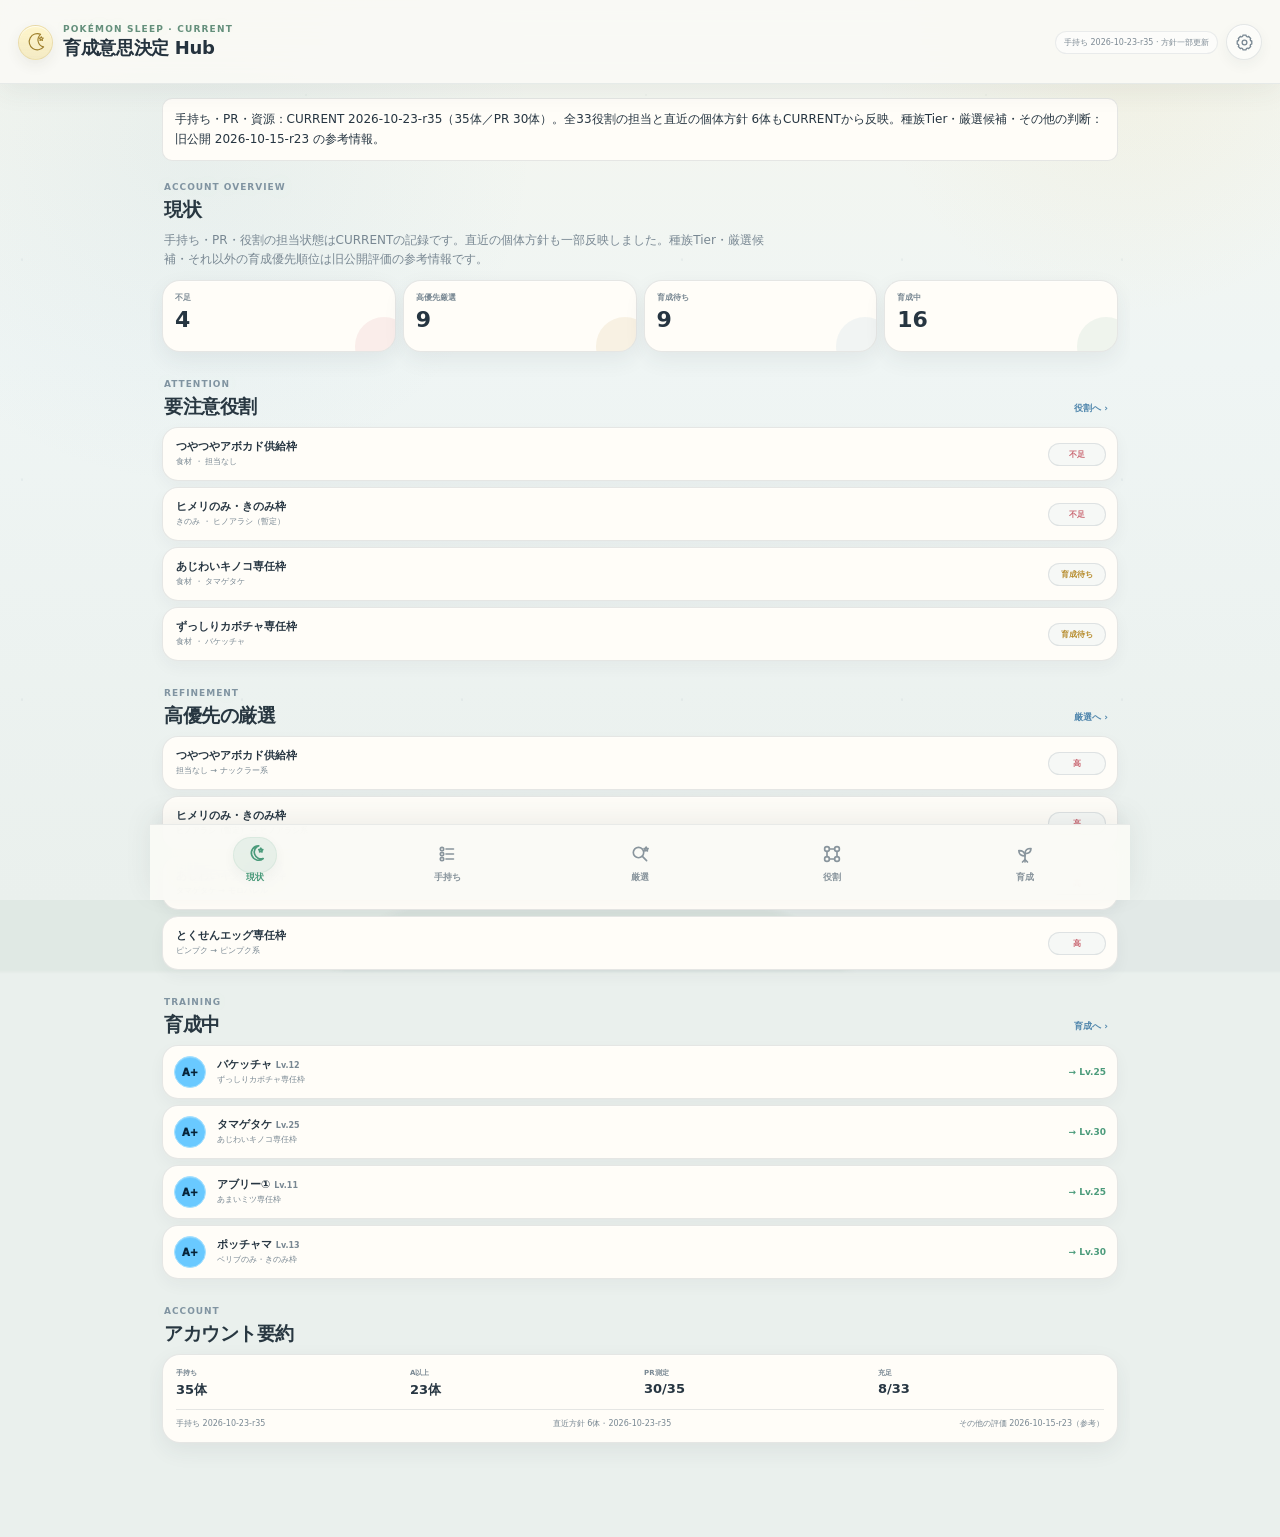
==== index.html @ eb24c656 "feat: sync CURRENT r35 dated decisions and 33 role assignments" ====
<!doctype html>
<html lang="ja">
<head>
<meta charset="utf-8">
<meta name="viewport" content="width=device-width,initial-scale=1,viewport-fit=cover">
<title>Pokémon Sleep Decision Hub</title>
<meta name="color-scheme" content="light dark">
<meta name="theme-color" content="#f5f6ee" media="(prefers-color-scheme: light)">
<meta name="theme-color" content="#1a2530" media="(prefers-color-scheme: dark)">
<link rel="manifest" href="./manifest.webmanifest?v=0.27-decisions">
<link rel="stylesheet" href="./style.css?v=0.27-decisions">
<link rel="stylesheet" href="./data-gate.css?v=0.27-decisions">
<style>
.facts-status{margin:0 0 14px;padding:10px 12px;border:1px solid var(--line);border-radius:10px;background:var(--panel);color:var(--muted);font-size:12px;line-height:1.7}
.facts-status[data-status="current"]{color:var(--text)}
.facts-status[data-status="fallback"]{border-style:dashed}
.detail-provenance{margin:8px 0 0;font-size:11px;line-height:1.65;opacity:.85}
@media(max-width:600px){.facts-status{font-size:11px}}
</style>
</head>
<body>
<header class="topbar">
  <div class="brand-lockup">
    <span class="brand-moon" aria-hidden="true">
      <svg viewBox="0 0 32 32"><path d="M22.7 4.9a11.8 11.8 0 1 0 4.4 18.2A10.4 10.4 0 0 1 22.7 4.9Z"/><path d="M23.6 8.2l.9 1.8 2 .3-1.5 1.4.4 2-1.8-.9-1.8.9.4-2-1.5-1.4 2-.3.9-1.8Z"/></svg>
    </span>
    <div><div class="eyebrow">POKÉMON SLEEP · CURRENT</div><h1>育成意思決定 Hub</h1></div>
  </div>
  <div class="header-actions">
    <div id="revision" class="revision"></div>
    <button id="settingsButton" class="settings-button" aria-label="設定を開く">
      <svg viewBox="0 0 24 24" aria-hidden="true"><circle cx="12" cy="12" r="3"/><path d="M19.4 15a1.7 1.7 0 0 0 .3 1.9l.1.1-2.8 2.8-.1-.1a1.7 1.7 0 0 0-1.9-.3 1.7 1.7 0 0 0-1 1.6v.2h-4V21a1.7 1.7 0 0 0-1-1.6 1.7 1.7 0 0 0-1.9.3l-.1.1L4.2 17l.1-.1a1.7 1.7 0 0 0 .3-1.9A1.7 1.7 0 0 0 3 14H2.8v-4H3a1.7 1.7 0 0 0 1.6-1 1.7 1.7 0 0 0-.3-1.9L4.2 7 7 4.2l.1.1A1.7 1.7 0 0 0 9 4.6 1.7 1.7 0 0 0 10 3V2.8h4V3a1.7 1.7 0 0 0 1 1.6 1.7 1.7 0 0 0 1.9-.3l.1-.1L19.8 7l-.1.1a1.7 1.7 0 0 0-.3 1.9 1.7 1.7 0 0 0 1.6 1h.2v4H21a1.7 1.7 0 0 0-1.6 1Z"/></svg>
    </button>
  </div>
</header>

<main id="swipeArea" class="shell">
  <div id="factsStatus" class="facts-status" role="status" aria-live="polite">手持ち・PRの更新状態を確認しています…</div>
  <section id="home" class="view active">
    <div class="page-title"><div><span class="eyebrow">ACCOUNT OVERVIEW</span><h2>現状</h2></div></div>
    <p class="lede home-lede">手持ち・PR・役割の担当状態はCURRENTの記録です。直近の個体方針も一部反映しました。種族Tier・厳選候補・それ以外の育成優先順位は旧公開評価の参考情報です。</p>

    <div id="homePulse" class="home-pulse-grid"></div>

    <div class="section-head home-section-head">
      <div><span class="eyebrow">ATTENTION</span><h2>要注意役割</h2></div>
      <button type="button" class="home-section-link" data-home-view="roles">役割へ ›</button>
    </div>
    <div id="homeAttention" class="home-stack"></div>

    <div class="section-head home-section-head">
      <div><span class="eyebrow">REFINEMENT</span><h2>高優先の厳選</h2></div>
      <button type="button" class="home-section-link" data-home-view="refine">厳選へ ›</button>
    </div>
    <div id="homeRefine" class="home-stack"></div>

    <div class="section-head home-section-head">
      <div><span class="eyebrow">TRAINING</span><h2>育成中</h2></div>
      <button type="button" class="home-section-link" data-home-view="plan">育成へ ›</button>
    </div>
    <div id="homeTraining" class="home-stack"></div>

    <div class="section-head home-section-head">
      <div><span class="eyebrow">ACCOUNT</span><h2>アカウント要約</h2></div>
    </div>
    <div id="homeSummary" class="home-summary"></div>
  </section>

  <section id="roster" class="view">
    <div class="page-title"><div><span class="eyebrow">ROSTER</span><h2>手持ち一覧</h2></div></div>
    <div class="controls">
      <input id="search" type="search" placeholder="名前・役割で検索">
      <select id="qualityFilter"><option value="">全品質</option><option>S</option><option>A+</option><option>A</option><option>B</option><option>C</option><option>特殊</option></select>
      <select id="typeFilter"><option value="">全役割</option><option>きのみ</option><option>食材</option><option>スキル</option></select>
    </div>
    <div id="rosterList" class="dense-list"></div>
  </section>

  <section id="refine" class="view">
    <div class="page-title"><div><span class="eyebrow">REFINEMENT</span><h2>厳選状況</h2></div></div>
    <p id="refineLead" class="lede">厳選状態を読み込み中です。</p>
    <div id="refineList" class="compact-list"></div>
  </section>

  <section id="roles" class="view">
    <div class="page-title"><div><span class="eyebrow">ROLE MAP</span><h2>役割一覧</h2></div></div>
    <p class="lede">現行CURRENTの担当・バックアップと充足状態を確認できます。厳選候補のTierは旧公開の参考情報です。</p>
    <div id="roleList" class="compact-list"></div>
  </section>

  <section id="plan" class="view">
    <div class="page-title"><div><span class="eyebrow">CONTEXT</span><h2>育成・イベント</h2></div></div>
    <div class="gate-entry"><div><strong>判断前チェック</strong><small>必要なときだけ、情報の確認・保留条件を表示します。</small></div><button type="button" class="gate-trigger" id="gateFromPlan">開く</button></div>
    <div id="resourceBar" class="resource-bar"></div>
    <div class="section-head"><div><span class="eyebrow">EVENTS</span><h2>イベント情報</h2></div></div>
    <div id="eventList" class="event-grid"></div>
    <div class="section-head"><div><span class="eyebrow">TRAINING</span><h2>育成中</h2></div></div>
    <div id="planList" class="dense-list"></div>
  </section>
</main>

<nav class="bottom-nav" aria-label="主要ナビゲーション">
  <button class="nav-item active" data-view="home">
    <span class="nav-icon" aria-hidden="true"><svg viewBox="0 0 24 24"><path d="M15.8 3.8a7.2 7.2 0 1 0 4.4 12.7A6.4 6.4 0 0 1 15.8 3.8Z"/><path d="M17.8 6.2l.6 1.2 1.4.2-1 1 .2 1.3-1.2-.6-1.2.6.2-1.3-1-1 1.4-.2.6-1.2Z"/></svg></span>
    <small>現状</small>
  </button>
  <button class="nav-item" data-view="roster">
    <span class="nav-icon" aria-hidden="true"><svg viewBox="0 0 24 24"><circle cx="6" cy="7" r="1.7"/><circle cx="6" cy="12" r="1.7"/><circle cx="6" cy="17" r="1.7"/><path d="M10 7h7.5M10 12h7.5M10 17h7.5"/></svg></span>
    <small>手持ち</small>
  </button>
  <button class="nav-item" data-view="refine">
    <span class="nav-icon" aria-hidden="true"><svg viewBox="0 0 24 24"><circle cx="10.5" cy="10.5" r="5.2"/><path d="m14.4 14.4 4.2 4.2"/><path d="m18.1 5.1.6 1.3 1.4.2-1 1 .3 1.4-1.3-.7-1.3.7.3-1.4-1-1 1.4-.2.6-1.3Z"/></svg></span>
    <small>厳選</small>
  </button>
  <button class="nav-item" data-view="roles">
    <span class="nav-icon" aria-hidden="true"><svg viewBox="0 0 24 24"><circle cx="7" cy="7" r="2.4"/><circle cx="17" cy="7" r="2.4"/><circle cx="7" cy="17" r="2.4"/><circle cx="17" cy="17" r="2.4"/><path d="M9.4 7h5.2M7 9.4v5.2M17 9.4v5.2M9.4 17h5.2"/></svg></span>
    <small>役割</small>
  </button>
  <button class="nav-item" data-view="plan">
    <span class="nav-icon" aria-hidden="true"><svg viewBox="0 0 24 24"><path d="M12 20v-8"/><path d="M12 14c-4 0-6.2-2.1-6.2-5.4 3.9-.2 6.2 1.7 6.2 5.4Z"/><path d="M12 11.6c3.7 0 6-2 6-5.1-3.7-.2-6 1.6-6 5.1Z"/><path d="m9.5 20 2.5-2.5 2.5 2.5"/></svg></span>
    <small>育成</small>
  </button>
</nav>

<dialog id="detailDialog"><button id="closeDialog" class="close" aria-label="閉じる">×</button><div id="detail"></div><button type="button" id="gateFromIndividual" class="gate-trigger gate-detail-trigger">この個体の判断前チェック</button></dialog>

<dialog id="settingsDialog" class="settings-dialog">
  <button id="closeSettings" class="close" aria-label="設定を閉じる">×</button>
  <div class="settings-sheet">
    <div class="settings-title"><span class="eyebrow">SETTINGS</span><h2>設定</h2></div>

    <section class="settings-section">
      <div class="settings-section-title">更新</div>
      <div class="update-card">
        <div><small>現在のバージョン</small><strong id="settingsVersion">—</strong><span id="settingsDataRevision">—</span></div>
        <div id="updateStatus" class="update-status">更新状況を確認できます。</div>
      </div>
      <div class="settings-actions">
        <button id="checkUpdate" class="settings-action primary">更新を確認</button>
        <button id="applyUpdate" class="settings-action" hidden>更新を適用</button>
        <button id="reloadApp" class="settings-action quiet">再読み込み</button>
      </div>
    </section>

    <section class="settings-section">
      <div class="settings-section-title">表示</div>
      <label class="settings-row">
        <span><b>テーマ</b><small>端末設定に追従するか固定します</small></span>
        <select id="themeMode" class="settings-select">
          <option value="system">端末に合わせる</option>
          <option value="light">ライト</option>
          <option value="dark">ダーク</option>
        </select>
      </label>
    </section>

    <section class="settings-section">
      <div class="settings-section-title">厳選</div>
      <label class="settings-row">
        <span><b>完了済みを表示</b><small>オフにすると厳選中だけに絞ります</small></span>
        <input id="showCompletedRefine" class="settings-toggle" type="checkbox">
      </label>
    </section>

    <section class="settings-section">
      <div class="settings-section-title">更新履歴</div>
      <div id="updateHistory" class="update-history"></div>
    </section>

    <section class="settings-section">
      <div class="settings-section-title">アプリ情報</div>
      <dl id="appInfo" class="app-info"></dl>
    </section>
  </div>
</dialog>
<dialog id="dataGateDialog" class="gate-dialog" aria-labelledby="dataGateTitle">
  <button type="button" id="closeDataGate" class="close" aria-label="判断前チェックを閉じる">×</button>
  <div class="gate-header">
    <span class="eyebrow">DATA SUFFICIENCY GATE</span>
    <h2 id="dataGateTitle">判断前チェック</h2>
    <p>不足情報で結論が変わる場合だけ、必要な確認を示します。ここで個体の強さや投入可否を自動決定するものではありません。</p>
  </div>
  <p class="gate-context" id="dataGateContext"></p>
  <label class="gate-field" for="dataGateType"><span>何を判断したい？</span>
    <select id="dataGateType">
      <option value="biscuit">朝のサブレ配分</option>
      <option value="keep">個体のキープ・厳選</option>
      <option value="invest">通常の育成</option>
      <option value="rare_investment">希少資源の投入</option>
      <option value="release_review">博士送りの検討</option>
      <option value="cooking">料理の方針</option>
      <option value="field">フィールド選択</option>
      <option value="special">特殊個体の育成</option>
    </select>
  </label>
  <fieldset id="dataGateIntentGroup" class="gate-intent">
    <legend>確認の深さ</legend>
    <div class="gate-intent-options">
      <label><input type="radio" id="dataGateDirection" name="dataGateIntent" value="direction" checked> 方針・候補を考える</label>
      <label><input type="radio" id="dataGateCommit" name="dataGateIntent" value="commit"> 具体的に実行する前</label>
    </div>
  </fieldset>
  <div class="gate-input-fields" id="dataGateFields"></div>
  <section id="dataGateResult" class="gate-result" aria-live="polite"></section>
  <details class="gate-source"><summary>参照元・入力の扱い</summary><p id="dataGateSource"></p></details>
</dialog>
<script src="./data.js?v=0.27-decisions"></script>
<script src="./current-facts.js?v=0.27-decisions"></script>
<script src="./current-facts-merge.js?v=0.27-decisions"></script>
<script src="./current-decisions.js?v=0.27-decisions"></script>
<script src="./current-decisions-merge.js?v=0.27-decisions"></script>
<script src="./updates.js?v=0.27-decisions"></script>
<script src="./srp.js?v=0.27-decisions"></script>
<script src="./data-gate.js?v=0.27-decisions"></script>
<script src="./app.js?v=0.27-decisions"></script>
<script src="./data-gate-ui.js?v=0.27-decisions"></script>
<script>
if ("serviceWorker" in navigator) {
  window.addEventListener("load", async () => {
    try {
      const hadController = !!navigator.serviceWorker.controller;
      const reg = await navigator.serviceWorker.register("./service-worker.js?v=0.27-decisions", { updateViaCache: "none" });
      await reg.update();
      let refreshing = false;
      navigator.serviceWorker.addEventListener("controllerchange", () => {
        if (hadController && !refreshing) {
          refreshing = true;
          location.reload();
        }
      });
    } catch (e) {
      console.warn("Service worker registration failed", e);
    }
  });
}
</script>
</body>
</html>
---- style.css ----
:root{--bg:#0b0f14;--panel:#141a22;--panel2:#1b232d;--line:#27313d;--text:#f5f7fa;--muted:#97a5b5;--accent:#72e6a6;--yellow:#f3cf72;--red:#ff8a94;--blue:#8cbfff;--purple:#c7a8ff;--navh:70px}
*{box-sizing:border-box}html{background:var(--bg)}body{margin:0;color:var(--text);background:linear-gradient(180deg,#10161e 0,#0b0f14 360px);font-family:Inter,"Noto Sans JP",system-ui,-apple-system,sans-serif;min-height:100vh}button,input,select{font:inherit}button{color:inherit}.topbar{position:sticky;top:0;z-index:10;display:flex;align-items:center;justify-content:space-between;padding:13px 16px;border-bottom:1px solid rgba(255,255,255,.06);background:rgba(11,15,20,.86);backdrop-filter:blur(16px)}h1{font-size:18px;margin:2px 0 0}.revision{font-size:10px;color:var(--muted)}.eyebrow{font-size:10px;letter-spacing:.14em;font-weight:900;color:var(--accent)}.shell{max-width:980px;margin:auto;padding:14px 12px calc(var(--navh) + 24px)}.view{display:none;animation:fade .16s ease}.view.active{display:block}@keyframes fade{from{opacity:.35;transform:translateX(4px)}to{opacity:1;transform:none}}.page-title{display:flex;align-items:end;justify-content:space-between;margin:4px 2px 12px}.page-title h2,.section-head h2{font-size:19px;margin:3px 0 0}.section-head{display:flex;justify-content:space-between;align-items:end;margin:24px 2px 10px}.lede{margin:-4px 2px 14px;color:var(--muted);font-size:12px;line-height:1.55}.kpi-grid{display:grid;grid-template-columns:repeat(4,1fr);gap:7px}.kpi{border:1px solid var(--line);background:rgba(20,26,34,.88);border-radius:15px;padding:11px}.kpi small{display:block;color:var(--muted);font-size:10px}.kpi strong{display:block;font-size:21px;margin-top:2px;letter-spacing:-.03em}.status-summary{display:flex;gap:6px;overflow-x:auto;padding:10px 1px 2px;scrollbar-width:none}.status-summary::-webkit-scrollbar{display:none}.status-pill,.chip{white-space:nowrap;border:1px solid var(--line);background:var(--panel);border-radius:999px;padding:6px 9px;font-size:11px}.status-pill b{margin-left:5px}.coverage-stack{display:grid;gap:10px}.coverage-group{border:1px solid var(--line);background:var(--panel);border-radius:16px;padding:12px}.coverage-head{display:flex;align-items:center;justify-content:space-between;margin-bottom:9px}.coverage-head b{font-size:13px}.coverage-head span{font-size:10px;color:var(--muted)}.coverage-grid{display:grid;grid-template-columns:repeat(2,minmax(0,1fr));gap:6px}.coverage-item{display:flex;gap:7px;align-items:center;min-width:0;border-radius:11px;padding:8px 9px;background:#10161d}.coverage-dot{width:8px;height:8px;border-radius:50%;flex:none}.coverage-item .label{font-size:11px;overflow:hidden;text-overflow:ellipsis;white-space:nowrap}.coverage-item .state{margin-left:auto;font-size:10px;color:var(--muted);white-space:nowrap}.dot-good{background:var(--accent)}.dot-mid{background:var(--yellow)}.dot-bad{background:var(--red)}.dot-unknown{background:#687585}.dense-list,.compact-list{display:grid;gap:6px}.dense-row{display:grid;grid-template-columns:minmax(120px,1.2fr) minmax(100px,1fr) minmax(92px,.8fr) minmax(92px,.8fr);gap:8px;align-items:center;border:1px solid var(--line);background:var(--panel);border-radius:14px;padding:10px 11px;cursor:pointer}.dense-row:hover{border-color:#3a4858}.poke-main{min-width:0}.poke-name{font-weight:900;font-size:14px;white-space:nowrap;overflow:hidden;text-overflow:ellipsis}.poke-meta{font-size:10px;color:var(--muted);margin-top:2px;white-space:nowrap;overflow:hidden;text-overflow:ellipsis}.cell-label{display:block;font-size:9px;color:var(--muted);margin-bottom:1px}.cell-value{font-size:11px;font-weight:800;white-space:nowrap;overflow:hidden;text-overflow:ellipsis}.top{color:var(--accent)}.quality{display:inline-flex;align-items:center;justify-content:center;min-width:32px;height:24px;padding:0 8px;border-radius:8px;font-weight:950;font-size:11px;border:1px solid transparent;box-shadow:inset 0 1px 0 rgba(255,255,255,.18)}
.quality.q-s{background:#f5c94a;color:#2d2100;border-color:#ffe58b}
.quality.q-ap{background:#69c9ff;color:#072338;border-color:#a6e1ff}
.quality.q-a{background:#78dea4;color:#082317;border-color:#abf0c7}
.quality.q-b{background:#7d8da1;color:#fff;border-color:#a3afbd}
.quality.q-c{background:#8b4a55;color:#ffe8eb;border-color:#b76875}
.quality.q-special{background:#c7a8ff;color:#1b1127;border-color:#ddcaff}
.quality.q-other{background:#687585;color:#fff}.compact-row{border:1px solid var(--line);background:var(--panel);border-radius:14px;padding:11px}.compact-top{display:flex;align-items:start;gap:8px}.compact-name{font-weight:900;font-size:13px}.compact-state{margin-left:auto;font-size:10px;font-weight:900;white-space:nowrap}.compact-meta{font-size:10px;color:var(--muted);margin-top:3px}.compact-note{font-size:11px;line-height:1.45;margin-top:7px;color:#cbd3dc}.mini-badges{display:flex;gap:5px;flex-wrap:wrap;margin-top:7px}.mini-badge{font-size:9px;border:1px solid var(--line);border-radius:999px;padding:4px 7px;color:#c4ced8;background:#10161d}.controls{display:grid;grid-template-columns:1fr 112px 112px;gap:7px;margin-bottom:10px}.controls input,.controls select{min-width:0;border:1px solid var(--line);background:var(--panel);color:var(--text);border-radius:12px;padding:9px 10px;font-size:12px}.event-grid{display:grid;grid-template-columns:repeat(2,1fr);gap:8px}.event-card{border:1px solid var(--line);border-radius:16px;background:var(--panel);padding:13px}.event-card.upcoming{border-color:#5d5030}.event-card.active-event{border-color:#30704d}.event-state{font-size:10px;font-weight:900;margin-bottom:5px;color:var(--yellow)}.event-card.active-event .event-state{color:var(--accent)}.event-name{font-weight:900;font-size:13px}.event-dates{font-size:10px;color:var(--muted);margin:3px 0 8px}.event-summary{font-size:11px;line-height:1.5}.event-link{display:inline-block;margin-top:8px;font-size:10px;color:var(--blue);text-decoration:none}.resource-bar{display:flex;gap:6px;overflow:auto;padding-bottom:4px;scrollbar-width:none}.resource-bar::-webkit-scrollbar{display:none}.resource{white-space:nowrap;border:1px solid var(--line);background:var(--panel);border-radius:12px;padding:8px 10px}.resource small{display:block;color:var(--muted);font-size:9px}.resource b{font-size:12px}.bottom-nav{position:fixed;z-index:20;left:50%;bottom:0;transform:translateX(-50%);width:min(980px,100%);height:calc(var(--navh) + env(safe-area-inset-bottom));display:grid;grid-template-columns:repeat(5,1fr);padding:7px 8px calc(7px + env(safe-area-inset-bottom));border-top:1px solid var(--line);background:rgba(12,16,22,.94);backdrop-filter:blur(18px)}.nav-item{border:0;background:transparent;color:var(--muted);border-radius:12px;display:flex;flex-direction:column;align-items:center;justify-content:center;gap:2px}.nav-item span{font-size:17px;line-height:1}.nav-item small{font-size:9px;font-weight:800}.nav-item.active{color:var(--accent);background:rgba(114,230,166,.08)}dialog{width:min(720px,calc(100vw - 16px));max-height:90vh;overflow:auto;background:#11171e;color:var(--text);border:1px solid var(--line);border-radius:22px;padding:19px}dialog::backdrop{background:rgba(0,0,0,.74)}.close{float:right;border:0;background:#252e39;color:white;border-radius:50%;width:34px;height:34px;font-size:20px}.detail-title{font-size:22px;margin:4px 0}.detail-grid{display:grid;grid-template-columns:repeat(2,1fr);gap:8px}.detail-box{border:1px solid var(--line);border-radius:14px;background:var(--panel);padding:11px}.detail-box b{font-size:11px}.detail-box p{font-size:12px;line-height:1.5;margin:6px 0 0}.measure-table{width:100%;border-collapse:collapse;font-size:10px;margin-top:8px}.measure-table th,.measure-table td{padding:7px 5px;border-bottom:1px solid var(--line);text-align:left}.state-good{color:var(--accent)}.state-mid{color:var(--yellow)}.state-bad{color:var(--red)}.state-unknown{color:var(--muted)}.srp-beta{color:var(--blue)}
@media(max-width:700px){.kpi-grid{grid-template-columns:repeat(4,1fr)}.kpi{padding:9px 8px}.kpi strong{font-size:18px}.dense-row{grid-template-columns:minmax(105px,1.25fr) minmax(74px,.8fr) minmax(72px,.7fr);gap:6px;padding:9px}.dense-row .species-cell{display:none}.coverage-grid{grid-template-columns:repeat(2,minmax(0,1fr))}.controls{grid-template-columns:1fr 1fr}.controls input{grid-column:1/-1}.event-grid{grid-template-columns:1fr}.detail-grid{grid-template-columns:1fr 1fr}}
@media(max-width:390px){.shell{padding-left:8px;padding-right:8px}.kpi-grid{gap:5px}.kpi small{font-size:9px}.kpi strong{font-size:16px}.dense-row{grid-template-columns:minmax(100px,1.2fr) minmax(68px,.75fr) minmax(68px,.75fr)}.cell-value{font-size:10px}.coverage-item{padding:7px}.topbar{padding-left:11px;padding-right:11px}}
/* v0.6 direct-manipulation swipe + compact refinement */
.shell{position:relative;overflow-x:hidden;overflow-x:clip;touch-action:pan-y}
.view{animation:none;will-change:transform}
.view.swipe-current{display:block;transform:translate3d(var(--swipe-x,0),0,0)}
.view.swipe-neighbor{display:block;position:absolute;top:14px;left:12px;right:12px;transform:translate3d(var(--swipe-x,0),0,0);pointer-events:none}
.view.swipe-animating{transition:transform .22s cubic-bezier(.2,.78,.2,1)}
.refine-row .compact-top{align-items:center}
.refine-priority{flex:none;white-space:nowrap;font-size:9px;font-weight:900;border:1px solid var(--line);border-radius:999px;padding:5px 7px;background:#10161d}
.priority-high{color:var(--red);border-color:rgba(255,138,148,.36)}
.priority-mid{color:var(--yellow);border-color:rgba(243,207,114,.34)}
.priority-low{color:var(--muted)}
.refine-target{display:flex;align-items:center;gap:8px;margin-top:8px;padding:7px 9px;border-radius:10px;background:#10161d;border:1px solid rgba(255,255,255,.035)}
.refine-target span{font-size:9px;color:var(--muted);white-space:nowrap}
.refine-target b{font-size:11px;color:var(--text)}
.refine-target.target-unset{border-style:dashed}
.refine-target.target-unset b{color:var(--muted);font-weight:700}
@media(max-width:390px){.view.swipe-neighbor{left:8px;right:8px}}

.refine-target{align-items:flex-start}
.target-list{display:flex;align-items:center;gap:5px;flex-wrap:wrap;min-width:0}
.target-list b,.target-list span{font-size:11px;white-space:normal;color:var(--text)}
.target-list i{font-style:normal;font-size:9px;color:var(--accent);margin-left:2px}
.target-list b small{font-size:8px;color:var(--muted);font-weight:700;margin-left:4px}
.target-list em{font-style:normal;font-size:9px;color:#5d6977}

.refine-flags{display:flex;align-items:center;justify-content:flex-end;gap:5px;flex-wrap:wrap}
.refine-status{flex:none;white-space:nowrap;font-size:9px;font-weight:950;border:1px solid var(--line);border-radius:999px;padding:5px 7px;background:#10161d}
.status-active{color:var(--red);border-color:rgba(255,138,148,.38)}
.status-conditional{color:var(--blue);border-color:rgba(140,191,255,.36)}
.status-done{color:var(--accent);border-color:rgba(114,230,166,.32)}
.status-unknown{color:var(--muted)}
.refine-row.is-done{opacity:.66}
.refine-row.is-done:hover{opacity:.82}
.refine-row.is-done .compact-note{color:#9aa6b3}
@media(max-width:460px){.refine-flags{max-width:120px}.refine-status,.refine-priority{font-size:8px;padding:4px 6px}}

/* Official-like Pokémon Sleep subskill presentation */
.subskill-box{overflow:hidden}
.subskill-grid{display:grid;grid-template-columns:repeat(2,minmax(0,1fr));gap:9px;margin-top:9px}
.subskill-slot{position:relative;min-height:38px;display:flex;align-items:center;justify-content:center;padding:9px 8px 7px;border-radius:7px;border:1px solid;font-size:11px;font-weight:850;text-align:center;box-shadow:0 1px 2px rgba(0,0,0,.18),inset 0 1px 0 rgba(255,255,255,.55)}
.subskill-gold{background:linear-gradient(180deg,#fff8dc,#f4df91);border-color:#cfa64e;color:#5d4318}
.subskill-blue{background:linear-gradient(180deg,#f0f8ff,#cfe9fb);border-color:#83b9df;color:#274c68}
.subskill-white{background:linear-gradient(180deg,#fff,#edf0f5);border-color:#b9c1cc;color:#3c4653}
.subskill-slot.locked{background:linear-gradient(180deg,#f7f8fa,#eceff3);border-color:#c8ced7;color:#8a929e;box-shadow:inset 0 1px 0 rgba(255,255,255,.75)}
.unlock-level{position:absolute;left:7px;top:-8px;padding:1px 6px;border-radius:999px;background:#9a7049;color:#fff;font-size:8px;font-weight:900;letter-spacing:.01em;box-shadow:0 1px 2px rgba(0,0,0,.18)}
.subskill-name{line-height:1.2}
@media(max-width:390px){.subskill-grid{gap:8px}.subskill-slot{font-size:10px;padding-left:5px;padding-right:5px}}

/* Tier colors are independent from official subskill rarity colors */
.tier-text{font-style:normal;font-weight:950}
.tier-text.q-s{color:#f2c84b;text-shadow:0 0 10px rgba(242,200,75,.14)}
.tier-text.q-ap{color:#72ceff}
.tier-text.q-a{color:#7ce0a8}
.tier-text.q-b{color:#a9b6c6}
.tier-text.q-c{color:#ff98a1}
.tier-text.q-special{color:#cfb2ff}


/* v0.9 sleep-inspired visual pass */
:root{
  --bg:#101725;
  --panel:#182334;
  --panel2:#203047;
  --line:#30445d;
  --text:#f8f6f0;
  --muted:#a7b4c4;
  --accent:#74d9ae;
  --yellow:#f5d478;
  --red:#ff9ca5;
  --blue:#8bc9f5;
  --purple:#c9b1f3
}
body{
  background:
    radial-gradient(circle at 18% 3%,rgba(95,139,193,.16),transparent 28%),
    radial-gradient(circle at 88% 15%,rgba(116,217,174,.08),transparent 24%),
    linear-gradient(180deg,#121c2d 0,#0e1522 440px,#0b111b 100%);
}
body::before{
  content:"";
  position:fixed;
  inset:0;
  pointer-events:none;
  opacity:.28;
  background:
    radial-gradient(circle at 12% 18%,rgba(255,255,255,.18) 0 1px,transparent 1.5px),
    radial-gradient(circle at 74% 8%,rgba(255,255,255,.13) 0 1px,transparent 1.5px),
    radial-gradient(circle at 91% 34%,rgba(255,255,255,.1) 0 1px,transparent 1.5px);
  background-size:190px 190px,260px 260px,320px 320px;
}
.topbar{
  background:linear-gradient(180deg,rgba(14,23,37,.96),rgba(13,20,32,.9));
  border-bottom-color:rgba(139,201,245,.1);
  box-shadow:0 8px 30px rgba(0,0,0,.16)
}
.eyebrow{
  color:#7ce0b8;
  letter-spacing:.12em;
  text-shadow:0 0 18px rgba(116,217,174,.12)
}
.kpi,.coverage-group,.dense-row,.compact-row,.event-card,.resource,.detail-box{
  background:linear-gradient(180deg,rgba(28,41,59,.96),rgba(22,33,49,.96));
  border-color:rgba(120,153,190,.22);
  box-shadow:0 8px 22px rgba(3,9,18,.12),inset 0 1px 0 rgba(255,255,255,.025)
}
.kpi,.coverage-group,.dense-row,.compact-row,.event-card{border-radius:20px}
.dense-row:hover{border-color:rgba(139,201,245,.34)}
.controls input,.controls select{
  background:rgba(20,31,47,.92);
  border-color:rgba(120,153,190,.25);
  box-shadow:inset 0 1px 0 rgba(255,255,255,.025)
}
.status-pill,.chip,.mini-badge,.refine-status,.refine-priority{
  background:rgba(12,22,35,.72);
  border-color:rgba(137,169,202,.22)
}
.bottom-nav{
  background:rgba(10,17,28,.94);
  border-top-color:rgba(139,201,245,.14);
  box-shadow:0 -10px 28px rgba(0,0,0,.22)
}
.nav-item{border-radius:17px}
.nav-item.active{
  color:#7ce0b8;
  background:linear-gradient(180deg,rgba(116,217,174,.15),rgba(116,217,174,.08));
  box-shadow:inset 0 0 0 1px rgba(116,217,174,.08)
}
dialog{
  background:
    radial-gradient(circle at 85% 4%,rgba(139,201,245,.08),transparent 24%),
    linear-gradient(180deg,#182536,#111a28);
  border-color:rgba(139,201,245,.22);
  border-radius:30px;
  box-shadow:0 30px 80px rgba(0,0,0,.5),inset 0 1px 0 rgba(255,255,255,.04)
}
dialog::backdrop{background:rgba(4,8,15,.78);backdrop-filter:blur(3px)}
.close{
  background:rgba(105,128,158,.22);
  border:1px solid rgba(255,255,255,.05);
  box-shadow:inset 0 1px 0 rgba(255,255,255,.06)
}
.detail-title{letter-spacing:-.02em}
.detail-box{border-radius:18px}
.detail-box>b{color:#e9edf3}
.main-skill-card{
  display:flex;
  align-items:center;
  gap:11px;
  margin-top:12px;
  margin-bottom:10px;
  padding:12px 13px;
  border:1px solid rgba(139,201,245,.3);
  border-radius:18px;
  background:
    radial-gradient(circle at 12% 10%,rgba(255,244,177,.14),transparent 26%),
    linear-gradient(135deg,rgba(48,76,111,.96),rgba(31,52,79,.96));
  box-shadow:0 8px 20px rgba(3,10,20,.16),inset 0 1px 0 rgba(255,255,255,.08)
}
.main-skill-icon{
  display:grid;
  place-items:center;
  flex:none;
  width:34px;
  height:34px;
  border-radius:50%;
  color:#5d4720;
  background:linear-gradient(180deg,#fff2ad,#ebc965);
  border:1px solid rgba(255,236,154,.9);
  box-shadow:0 3px 8px rgba(0,0,0,.2),inset 0 1px 0 rgba(255,255,255,.7);
  font-size:18px
}
.main-skill-card>div{display:flex;flex-direction:column;min-width:0}
.main-skill-card small{
  font-size:9px;
  color:#aec3da;
  font-weight:800;
  letter-spacing:.04em
}
.main-skill-card strong{
  margin-top:2px;
  font-size:13px;
  line-height:1.25;
  color:#fff8df
}
.main-skill-lv{
  margin-left:auto;
  flex:none;
  padding:5px 8px;
  border-radius:999px;
  background:rgba(11,22,36,.52);
  border:1px solid rgba(255,255,255,.08);
  color:#f5d478;
  font-size:10px;
  font-weight:900
}
.refine-target{
  background:rgba(10,20,32,.56);
  border-color:rgba(139,201,245,.08);
  border-radius:14px
}
.refine-row.is-done{opacity:1}
.refine-row.is-done .compact-note,
.refine-row.is-done .refine-target{opacity:.62}
.refine-row.is-done .compact-name{color:#dce5ee}
.mobile-species-tier{display:none;margin-top:4px;font-size:9px;color:var(--muted)}
.measure-table th{color:#c4cfdb}
.measure-table td{color:#e8edf3}
@media(max-width:700px){
  .mobile-species-tier{display:block}
  .dense-row{border-radius:19px}
  dialog{border-radius:27px}
}


/* v0.10 design tokens + detail status screen */
:root{
  --surface-0:#0d1623;
  --surface-1:#152337;
  --surface-2:#1d3049;
  --surface-3:#29425f;
  --surface-soft:rgba(231,241,248,.055);
  --stroke-soft:rgba(159,190,220,.18);
  --stroke-strong:rgba(159,202,236,.3);
  --ink:#f8f6ef;
  --ink-soft:#d9e2eb;
  --ink-muted:#9faec0;
  --mint:#77ddb3;
  --sky:#8bcaf5;
  --cream:#f3d77d;
  --coral:#ff9fa8;
  --lavender:#c8b4f4;
  --radius-sm:12px;
  --radius-md:18px;
  --radius-lg:24px;
  --radius-xl:30px;
  --shadow-card:0 9px 24px rgba(2,8,17,.16);
  --shadow-float:0 24px 64px rgba(1,5,12,.42);
  --panel:var(--surface-1);
  --panel2:var(--surface-2);
  --line:var(--stroke-soft);
  --text:var(--ink);
  --muted:var(--ink-muted);
  --accent:var(--mint);
  --yellow:var(--cream);
  --red:var(--coral);
  --blue:var(--sky);
  --purple:var(--lavender)
}
.detail-hero{
  position:relative;
  overflow:hidden;
  margin:1px -2px 10px;
  padding:18px 16px 16px;
  border:1px solid var(--stroke-strong);
  border-radius:var(--radius-lg);
  background:
    radial-gradient(circle at 88% 0%,rgba(139,202,245,.2),transparent 34%),
    radial-gradient(circle at 5% 105%,rgba(119,221,179,.1),transparent 34%),
    linear-gradient(155deg,#243d5b 0%,#192b43 55%,#15243a 100%);
  box-shadow:var(--shadow-card),inset 0 1px 0 rgba(255,255,255,.07)
}
.detail-hero::after{
  content:"✦";
  position:absolute;
  right:18px;
  bottom:-15px;
  font-size:64px;
  color:rgba(255,243,181,.055);
  transform:rotate(12deg);
  pointer-events:none
}
.detail-role{
  position:relative;
  z-index:1;
  color:#9ad9ff;
  font-size:10px;
  font-weight:900;
  letter-spacing:.08em
}
.detail-identity{
  position:relative;
  z-index:1;
  display:flex;
  align-items:center;
  gap:12px;
  justify-content:space-between;
  margin-top:5px
}
.detail-identity>div:first-child{
  display:flex;
  align-items:baseline;
  gap:8px;
  min-width:0
}
.detail-identity h2{
  margin:0;
  font-size:27px;
  line-height:1.15;
  letter-spacing:-.035em;
  overflow:hidden;
  text-overflow:ellipsis;
  white-space:nowrap
}
.detail-level{
  flex:none;
  color:#b8c8d8;
  font-size:11px;
  font-weight:800
}
.detail-identity .quality{
  flex:none;
  width:43px;
  height:43px;
  min-width:43px;
  padding:0;
  border-radius:50%;
  font-size:15px;
  box-shadow:0 5px 14px rgba(0,0,0,.2),inset 0 1px 0 rgba(255,255,255,.45)
}
.detail-tags{
  position:relative;
  z-index:1;
  display:flex;
  flex-wrap:wrap;
  gap:6px;
  margin-top:12px
}
.detail-tags>span{
  display:inline-flex;
  align-items:center;
  min-height:25px;
  padding:4px 9px;
  border:1px solid rgba(255,255,255,.08);
  border-radius:999px;
  background:rgba(7,17,29,.3);
  color:#dbe6ef;
  font-size:10px;
  font-weight:800
}
.detail-tags>.shiny-marker{color:#e4b650;border-color:rgba(228,182,80,.38)}
.main-skill-card{
  margin:10px 0;
  padding:13px 14px;
  border-radius:var(--radius-md);
  border-color:rgba(243,215,125,.25);
  background:
    radial-gradient(circle at 8% 12%,rgba(255,246,192,.17),transparent 28%),
    linear-gradient(135deg,#304c6d,#223852);
  box-shadow:var(--shadow-card),inset 0 1px 0 rgba(255,255,255,.08)
}
.main-skill-icon{
  width:38px;
  height:38px;
  font-size:19px
}
.main-skill-card strong{font-size:14px}
.score-grid{
  display:grid;
  grid-template-columns:repeat(2,minmax(0,1fr));
  gap:9px;
  margin:10px 0
}
.score-card{
  position:relative;
  min-height:132px;
  padding:13px 13px 12px;
  border:1px solid var(--stroke-soft);
  border-radius:var(--radius-md);
  background:
    linear-gradient(180deg,rgba(35,54,78,.97),rgba(25,40,59,.97));
  box-shadow:var(--shadow-card),inset 0 1px 0 rgba(255,255,255,.035)
}
.score-label{
  display:flex;
  align-items:center;
  gap:5px;
  color:#bac8d7;
  font-size:10px;
  font-weight:900
}
.score-card>strong{
  display:block;
  margin-top:7px;
  color:#fff9e7;
  font-size:29px;
  line-height:1;
  letter-spacing:-.04em
}
.score-card>small{
  display:block;
  margin-top:5px;
  min-height:15px;
  color:#d7e0e9;
  font-size:10px;
  font-weight:800
}
.score-foot{
  margin-top:9px;
  color:#91cfee;
  font-size:10px;
  font-weight:800
}
.info-dot{
  position:relative;
  display:inline-grid;
  place-items:center;
  width:16px;
  height:16px;
  padding:0;
  border:1px solid rgba(139,202,245,.35);
  border-radius:50%;
  background:rgba(139,202,245,.08);
  color:#9dd9ff;
  font-size:10px;
  font-weight:950;
  line-height:1;
  cursor:help;
  outline:none
}
.info-dot::after{
  content:attr(data-tip);
  position:absolute;
  z-index:20;
  top:22px;
  right:-7px;
  width:220px;
  padding:8px 10px;
  border:1px solid rgba(159,202,236,.22);
  border-radius:11px;
  background:#0c1725;
  box-shadow:0 12px 30px rgba(0,0,0,.36);
  color:#e6edf4;
  font-size:10px;
  font-weight:600;
  line-height:1.45;
  opacity:0;
  transform:translateY(-4px);
  pointer-events:none;
  transition:opacity .15s ease,transform .15s ease
}
.info-dot:hover::after,.info-dot:focus::after{
  opacity:1;
  transform:translateY(0)
}
.detail-section{
  margin-top:9px;
  padding:13px;
  border:1px solid var(--stroke-soft);
  border-radius:var(--radius-md);
  background:linear-gradient(180deg,rgba(25,39,58,.94),rgba(20,33,49,.94));
  box-shadow:var(--shadow-card),inset 0 1px 0 rgba(255,255,255,.025)
}
.detail-section-head{
  display:flex;
  align-items:center;
  justify-content:space-between;
  margin-bottom:10px
}
.detail-section-head>span{
  color:#dfe7ef;
  font-size:11px;
  font-weight:900
}
.food-grid{
  display:grid;
  grid-template-columns:repeat(3,minmax(0,1fr));
  gap:7px
}
.food-slot{
  min-height:62px;
  padding:8px 7px;
  border:1px solid rgba(243,215,125,.2);
  border-radius:var(--radius-sm);
  background:linear-gradient(180deg,rgba(243,215,125,.08),rgba(22,36,53,.35));
  text-align:center
}
.food-slot small{
  display:block;
  color:#d7bd67;
  font-size:8px;
  font-weight:900
}
.food-slot strong{
  display:block;
  margin-top:7px;
  color:#f8f3e7;
  font-size:10px;
  line-height:1.25
}
.food-slot.locked{
  opacity:.46;
  filter:saturate(.65)
}
.nature-card{
  display:flex;
  align-items:center;
  gap:12px;
  justify-content:space-between
}
.nature-name small{
  display:block;
  color:#9faec0;
  font-size:9px;
  font-weight:800
}
.nature-name strong{
  display:block;
  margin-top:3px;
  color:#f7f3e9;
  font-size:14px
}
.nature-effects{
  display:flex;
  flex-direction:column;
  align-items:flex-end;
  gap:4px;
  font-size:9px;
  font-weight:850
}
.nature-up{color:#77ddb3}
.nature-down{color:#ff9fa8}
.nature-neutral{color:#9faec0}
.subskill-section{padding-bottom:15px}
.decision-card{
  margin-top:10px;
  padding:14px 15px;
  border:1px solid rgba(119,221,179,.22);
  border-radius:var(--radius-lg);
  background:
    radial-gradient(circle at 92% 12%,rgba(119,221,179,.12),transparent 32%),
    linear-gradient(145deg,rgba(31,62,67,.86),rgba(22,43,54,.92));
  box-shadow:var(--shadow-card),inset 0 1px 0 rgba(255,255,255,.035)
}
.decision-top{
  display:flex;
  align-items:center;
  justify-content:space-between;
  gap:10px
}
.decision-top small{
  display:block;
  color:#9bcab9;
  font-size:9px;
  font-weight:900
}
.decision-top strong{
  display:block;
  margin-top:2px;
  color:#e9fff5;
  font-size:18px;
  letter-spacing:-.02em
}
.decision-top>span{
  flex:none;
  padding:5px 8px;
  border:1px solid rgba(119,221,179,.2);
  border-radius:999px;
  background:rgba(5,23,23,.26);
  color:#8ce3bd;
  font-size:9px;
  font-weight:900
}
.decision-card p{
  margin:10px 0 0;
  color:#d7e3df;
  font-size:11px;
  line-height:1.6
}
.history-disclosure{
  margin-top:11px;
  border-top:1px solid rgba(159,190,220,.13);
  color:#d9e2eb
}
.history-disclosure summary{
  display:flex;
  align-items:center;
  justify-content:space-between;
  padding:12px 2px 6px;
  color:#aab8c8;
  font-size:10px;
  font-weight:850;
  cursor:pointer;
  list-style:none
}
.history-disclosure summary::-webkit-details-marker{display:none}
.history-disclosure summary::before{
  content:"›";
  margin-right:6px;
  color:#8bcaf5;
  font-size:16px;
  transform:rotate(0deg);
  transition:transform .16s ease
}
.history-disclosure[open] summary::before{transform:rotate(90deg)}
.history-disclosure summary span{
  margin-left:auto;
  color:#718399;
  font-size:9px
}
.history-disclosure .measure-table{margin-top:2px}
dialog[open]{animation:detailEnter .18s cubic-bezier(.2,.75,.25,1)}
@keyframes detailEnter{
  from{opacity:.35;transform:translateY(10px) scale(.985)}
  to{opacity:1;transform:none}
}
@media(max-width:430px){
  dialog{padding:15px}
  .detail-identity h2{font-size:24px}
  .score-card{min-height:124px}
  .score-card>strong{font-size:26px}
  .food-slot{padding-left:4px;padding-right:4px}
  .food-slot strong{font-size:9px}
}
@media(prefers-reduced-motion:reduce){
  dialog[open]{animation:none}
  .info-dot::after,.history-disclosure summary::before{transition:none}
}


/* v0.11 Pokémon Sleep world pass */
:root{
  --night-top:#172b45;
  --night-mid:#11233a;
  --night-low:#0c192b;
  --moon:#f5d982;
  --cloud:#dce9f2;
  --berry-role:#9fc7ff;
  --food-role:#f0cf77;
  --skill-role:#c8b5f5
}
html{background:var(--night-low)}
body{
  background:
    radial-gradient(circle at 86% 7%,rgba(245,217,130,.11),transparent 17%),
    radial-gradient(circle at 16% 18%,rgba(123,185,235,.12),transparent 28%),
    linear-gradient(180deg,var(--night-top) 0,var(--night-mid) 38%,var(--night-low) 100%);
  background-attachment:fixed
}
body::before{
  opacity:.42;
  background:
    radial-gradient(circle at 10% 18%,rgba(255,255,255,.28) 0 1px,transparent 1.6px),
    radial-gradient(circle at 72% 10%,rgba(255,246,200,.24) 0 1px,transparent 1.5px),
    radial-gradient(circle at 90% 28%,rgba(255,255,255,.16) 0 1px,transparent 1.4px),
    radial-gradient(circle at 34% 7%,rgba(255,255,255,.13) 0 1px,transparent 1.4px);
  background-size:190px 190px,260px 260px,315px 315px,230px 230px
}
body::after{
  content:"";
  position:fixed;
  z-index:-1;
  left:-10%;
  right:-10%;
  bottom:-8vh;
  height:28vh;
  pointer-events:none;
  background:
    radial-gradient(ellipse at 20% 100%,rgba(65,109,100,.16) 0 38%,transparent 39%),
    radial-gradient(ellipse at 76% 100%,rgba(57,91,91,.14) 0 42%,transparent 43%);
  filter:blur(1px)
}
.topbar{
  min-height:84px;
  padding:14px 18px 13px;
  background:
    linear-gradient(180deg,rgba(19,38,61,.94),rgba(15,29,47,.89));
  border-bottom:1px solid rgba(184,211,233,.09);
  box-shadow:0 10px 28px rgba(4,11,21,.12)
}
.brand-lockup{display:flex;align-items:center;gap:10px;min-width:0}
.brand-moon{
  display:grid;
  place-items:center;
  flex:none;
  width:35px;
  height:35px;
  border-radius:50%;
  background:linear-gradient(180deg,rgba(255,246,201,.16),rgba(245,217,130,.08));
  border:1px solid rgba(245,217,130,.2);
  box-shadow:0 5px 16px rgba(0,0,0,.12),inset 0 1px 0 rgba(255,255,255,.06)
}
.brand-moon svg{width:22px;height:22px;fill:none;stroke:#f4dc91;stroke-width:1.6;stroke-linecap:round;stroke-linejoin:round}
.topbar h1{font-size:18px;letter-spacing:-.02em}
.topbar .eyebrow{color:#94dcbf;font-size:9px;letter-spacing:.13em}
.revision{
  padding:5px 8px;
  border-radius:999px;
  background:rgba(7,18,31,.24);
  border:1px solid rgba(184,211,233,.1);
  color:#9cabbc;
  font-size:8px;
  white-space:nowrap
}
.page-title{margin-top:10px}
.page-title h2,.section-head h2{letter-spacing:-.025em}
.page-title .eyebrow,.section-head .eyebrow{
  color:#91b9d2;
  font-size:9px;
  letter-spacing:.11em
}

/* softer notebook cards */
.dense-row,.compact-row,.coverage-group,.kpi,.event-card{
  border-color:rgba(173,203,228,.15);
  background:
    radial-gradient(circle at 94% 4%,rgba(151,199,239,.055),transparent 24%),
    linear-gradient(180deg,rgba(33,52,76,.96),rgba(25,42,63,.96));
  box-shadow:0 9px 24px rgba(3,10,20,.11),inset 0 1px 0 rgba(255,255,255,.03)
}
.dense-row,.compact-row{
  position:relative;
  overflow:hidden
}
.dense-row::after,.compact-row::after{
  content:"";
  position:absolute;
  width:70px;
  height:70px;
  right:-30px;
  bottom:-40px;
  border-radius:50%;
  background:radial-gradient(circle,rgba(255,255,255,.04),transparent 68%);
  pointer-events:none
}
.role-food{--role-accent:var(--food-role)}
.role-berry{--role-accent:var(--berry-role)}
.role-skill{--role-accent:var(--skill-role)}
.role-other{--role-accent:#aebbc9}
.dense-row::before,.compact-row::before{
  content:"";
  position:absolute;
  left:0;
  top:17%;
  bottom:17%;
  width:3px;
  border-radius:0 999px 999px 0;
  background:var(--role-accent);
  opacity:.62
}
.dense-row{padding-left:15px}
.compact-row{padding-left:15px}
.poke-name,.compact-name{color:#fbfaf5}
.poke-meta,.compact-meta{color:#a7b5c4}
.cell-label{color:#889caf}
.cell-value{color:#e9eef3}
.controls input,.controls select{
  border-radius:17px;
  background:rgba(25,43,64,.9);
  border-color:rgba(173,203,228,.16);
  min-height:46px
}
.controls input:focus,.controls select:focus{
  outline:none;
  border-color:rgba(139,202,245,.42);
  box-shadow:0 0 0 3px rgba(139,202,245,.07)
}

/* refinement as quiet event banners */
.refine-row{
  padding-top:14px;
  padding-bottom:14px
}
.refine-row.is-active{
  background:
    radial-gradient(circle at 100% 0%,rgba(255,159,168,.09),transparent 31%),
    linear-gradient(145deg,rgba(40,55,77,.98),rgba(27,43,64,.98))
}
.refine-row.is-conditional{
  background:
    radial-gradient(circle at 100% 0%,rgba(139,202,245,.1),transparent 31%),
    linear-gradient(145deg,rgba(36,55,78,.98),rgba(26,42,63,.98))
}
.refine-row.is-done{
  background:
    radial-gradient(circle at 100% 0%,rgba(119,221,179,.055),transparent 28%),
    linear-gradient(145deg,rgba(29,46,66,.92),rgba(23,38,57,.92))
}
.refine-row .compact-name{font-size:14px;line-height:1.25}
.refine-status,.refine-priority{
  border-radius:999px;
  background:rgba(8,20,34,.34);
  box-shadow:inset 0 1px 0 rgba(255,255,255,.025)
}
.refine-target{
  padding:9px 10px;
  background:rgba(8,20,34,.27);
  border-color:rgba(173,203,228,.08);
  border-radius:15px
}
.target-list b small{
  padding:2px 5px;
  border-radius:999px;
  background:rgba(245,217,130,.08);
  color:#d8c27c
}

/* custom rounded navigation */
.bottom-nav{
  height:calc(76px + env(safe-area-inset-bottom));
  padding:7px 9px calc(8px + env(safe-area-inset-bottom));
  background:
    linear-gradient(180deg,rgba(14,27,44,.92),rgba(9,19,32,.97));
  border-top:1px solid rgba(182,210,232,.1);
  box-shadow:0 -10px 32px rgba(2,8,16,.23)
}
.nav-item{
  position:relative;
  gap:3px;
  border-radius:20px;
  color:#8799ac;
  transition:background .18s ease,color .18s ease,transform .18s ease
}
.nav-item::before{
  content:"";
  position:absolute;
  top:5px;
  left:50%;
  width:44px;
  height:36px;
  transform:translateX(-50%) scale(.86);
  border-radius:999px;
  background:transparent;
  transition:background .18s ease,transform .18s ease,box-shadow .18s ease
}
.nav-icon{
  position:relative;
  z-index:1;
  display:grid;
  place-items:center;
  width:28px;
  height:28px
}
.nav-icon svg{
  width:24px;
  height:24px;
  fill:none;
  stroke:currentColor;
  stroke-width:1.65;
  stroke-linecap:round;
  stroke-linejoin:round
}
.nav-item small{position:relative;z-index:1;font-size:9px;font-weight:850}
.nav-item.active{
  color:#8de2be;
  background:transparent;
  box-shadow:none
}
.nav-item.active::before{
  background:
    radial-gradient(circle at 50% 35%,rgba(245,217,130,.13),transparent 65%),
    rgba(119,221,179,.12);
  box-shadow:inset 0 0 0 1px rgba(119,221,179,.1),0 4px 12px rgba(0,0,0,.1);
  transform:translateX(-50%) scale(1)
}
.nav-item:active{transform:scale(.96)}

/* mellow motion */
.dense-row,.compact-row,.nav-item,.coverage-group,.kpi{
  transition:transform .14s ease,border-color .14s ease,background .14s ease
}
.dense-row:active,.compact-row:active{transform:scale(.992)}

@media(max-width:700px){
  .topbar{padding-left:14px;padding-right:14px}
  .brand-moon{width:32px;height:32px}
  .revision{max-width:155px;overflow:hidden;text-overflow:ellipsis}
  .dense-row{padding-left:14px}
}
@media(max-width:390px){
  .topbar h1{font-size:17px}
  .brand-lockup{gap:8px}
  .brand-moon{width:30px;height:30px}
  .revision{max-width:126px}
}


/* v0.12 adaptive calm theme */
:root{
  color-scheme:light;
  --bg:#f2f5f1;
  --panel:#fffdf8;
  --panel2:#f6f8f6;
  --line:rgba(92,112,123,.16);
  --text:#263541;
  --muted:#788792;
  --accent:#4b9b7b;
  --yellow:#b78d2f;
  --red:#c96570;
  --blue:#5187ad;
  --purple:#8976aa;
  --surface-0:#eef3ef;
  --surface-1:#fffdf8;
  --surface-2:#f6f8f6;
  --surface-3:#edf2f2;
  --surface-soft:rgba(42,66,78,.035);
  --stroke-soft:rgba(92,112,123,.16);
  --stroke-strong:rgba(88,124,146,.23);
  --ink:#263541;
  --ink-soft:#465865;
  --ink-muted:#788792;
  --mint:#4b9b7b;
  --sky:#5187ad;
  --cream:#b78d2f;
  --coral:#c96570;
  --lavender:#8976aa;
  --night-top:#f5f6ee;
  --night-mid:#eff5f4;
  --night-low:#eaf0ed;
  --moon:#c6a54e;
  --cloud:#dfe9e7;
  --berry-role:#8ea8bd;
  --food-role:#b9a36d;
  --skill-role:#a99cb9;
  --shadow-card:0 8px 22px rgba(42,56,64,.07);
  --shadow-float:0 24px 60px rgba(42,56,64,.16)
}
html{background:var(--night-low)}
body{
  color:var(--text);
  background:
    radial-gradient(circle at 88% 7%,rgba(214,184,95,.08),transparent 18%),
    radial-gradient(circle at 15% 16%,rgba(104,158,185,.075),transparent 26%),
    linear-gradient(180deg,var(--night-top) 0,var(--night-mid) 40%,var(--night-low) 100%);
  background-attachment:fixed
}
body::before{
  opacity:.35;
  background:
    radial-gradient(circle at 10% 18%,rgba(88,115,132,.16) 0 1px,transparent 1.5px),
    radial-gradient(circle at 74% 10%,rgba(196,157,62,.14) 0 1px,transparent 1.5px),
    radial-gradient(circle at 90% 28%,rgba(88,115,132,.1) 0 1px,transparent 1.4px);
  background-size:220px 220px,290px 290px,340px 340px
}
body::after{
  background:
    radial-gradient(ellipse at 20% 100%,rgba(117,151,126,.08) 0 38%,transparent 39%),
    radial-gradient(ellipse at 76% 100%,rgba(110,139,144,.06) 0 42%,transparent 43%)
}
.topbar{
  background:rgba(250,250,245,.9);
  border-bottom-color:rgba(88,115,132,.11);
  box-shadow:0 9px 24px rgba(45,62,72,.06)
}
.brand-moon{
  background:linear-gradient(180deg,rgba(255,244,192,.8),rgba(239,222,158,.56));
  border-color:rgba(189,159,77,.24);
  box-shadow:0 5px 14px rgba(70,65,43,.08),inset 0 1px 0 rgba(255,255,255,.7)
}
.brand-moon svg{stroke:#9e7f2c}
.topbar .eyebrow{color:#648f7b}
.topbar h1{color:#25333e}
.revision{
  background:rgba(255,255,255,.58);
  border-color:rgba(91,111,123,.12);
  color:#7d8a93
}
.page-title .eyebrow,.section-head .eyebrow{color:#8094a1}
.page-title h2,.section-head h2{color:#283741}

.kpi,.coverage-group,.dense-row,.compact-row,.event-card,.resource,.detail-box,.detail-section,.score-card{
  background:rgba(255,253,248,.92);
  border-color:rgba(91,111,123,.13);
  box-shadow:var(--shadow-card),inset 0 1px 0 rgba(255,255,255,.7)
}
.dense-row::after,.compact-row::after{background:radial-gradient(circle,rgba(84,118,137,.025),transparent 68%)}
.dense-row::before,.compact-row::before{opacity:.34}
.poke-name,.compact-name,.cell-value,.detail-section-head>span,.detail-box>b{color:#2d3d47}
.poke-meta,.compact-meta,.cell-label,.compact-note{color:#7b8993}
.controls input,.controls select{
  color:#2d3d47;
  background:rgba(255,255,252,.94);
  border-color:rgba(91,111,123,.16)
}
.controls input::placeholder{color:#9aa5ac}
.controls input:focus,.controls select:focus{
  border-color:rgba(81,135,173,.34);
  box-shadow:0 0 0 3px rgba(81,135,173,.07)
}
.status-pill,.chip,.mini-badge,.refine-status,.refine-priority{
  background:rgba(255,255,255,.66);
  border-color:rgba(91,111,123,.13);
  color:#566874
}

.refine-row.is-active,.refine-row.is-conditional,.refine-row.is-done{
  background:rgba(255,253,248,.93)
}
.refine-target{
  background:rgba(237,242,241,.64);
  border-color:rgba(91,111,123,.09)
}
.target-list b small{
  background:rgba(183,141,47,.08);
  color:#8d712c
}

.bottom-nav{
  background:rgba(250,250,246,.94);
  border-top-color:rgba(91,111,123,.11);
  box-shadow:0 -8px 28px rgba(46,60,68,.08)
}
.nav-item{color:#89959d}
.nav-item.active{color:#4b9b7b}
.nav-item.active::before{
  background:rgba(75,155,123,.1);
  box-shadow:inset 0 0 0 1px rgba(75,155,123,.09),0 4px 12px rgba(53,86,72,.05)
}

dialog{
  color:#2b3944;
  background:
    radial-gradient(circle at 86% 3%,rgba(81,135,173,.06),transparent 25%),
    linear-gradient(180deg,#fbfcf8,#f3f6f3);
  border-color:rgba(91,111,123,.16);
  box-shadow:var(--shadow-float),inset 0 1px 0 rgba(255,255,255,.8)
}
dialog::backdrop{background:rgba(34,43,51,.38);backdrop-filter:blur(3px)}
.close{
  color:#54636d;
  background:rgba(230,235,234,.82);
  border-color:rgba(91,111,123,.1)
}
.detail-hero{
  border-color:rgba(88,124,146,.19);
  background:
    radial-gradient(circle at 88% 0%,rgba(81,135,173,.08),transparent 34%),
    radial-gradient(circle at 5% 105%,rgba(75,155,123,.055),transparent 34%),
    linear-gradient(155deg,#f5f8f6 0%,#eef4f3 55%,#edf2f2 100%);
  box-shadow:var(--shadow-card),inset 0 1px 0 rgba(255,255,255,.8)
}
.detail-hero::after{color:rgba(183,141,47,.07)}
.detail-role{color:#5f8da8}
.detail-identity h2{color:#263541}
.detail-level{color:#7d8a94}
.detail-tags>span{
  color:#586a75;
  background:rgba(255,255,255,.65);
  border-color:rgba(91,111,123,.11)
}
.main-skill-card{
  border-color:rgba(183,141,47,.17);
  background:
    radial-gradient(circle at 8% 12%,rgba(255,239,176,.2),transparent 28%),
    linear-gradient(135deg,#f7f4e9,#f0f3ee);
  box-shadow:var(--shadow-card),inset 0 1px 0 rgba(255,255,255,.75)
}
.main-skill-icon{
  color:#7c6320;
  background:linear-gradient(180deg,#fff2b6,#e8ce78);
  border-color:rgba(183,141,47,.28)
}
.main-skill-card small{color:#85939c}
.main-skill-card strong{color:#3d4850}
.main-skill-lv{
  background:rgba(255,255,255,.72);
  border-color:rgba(91,111,123,.11);
  color:#8b6d22
}
.score-card{background:rgba(255,253,248,.94)}
.score-label{color:#7c8b95}
.score-card>strong{color:#2d3b45}
.score-card>small{color:#667782}
.score-foot{color:#5187ad}
.info-dot{
  color:#5187ad;
  border-color:rgba(81,135,173,.25);
  background:rgba(81,135,173,.065)
}
.info-dot::after{
  background:#fffdfa;
  border-color:rgba(91,111,123,.16);
  color:#475965;
  box-shadow:0 12px 30px rgba(55,70,80,.13)
}
.food-slot{
  border-color:rgba(183,141,47,.15);
  background:linear-gradient(180deg,rgba(246,231,180,.2),rgba(249,249,245,.76))
}
.food-slot small{color:#987829}
.food-slot strong{color:#43515a}
.nature-name small{color:#84919a}
.nature-name strong{color:#34434d}
.nature-up{color:#3e8c6d}
.nature-down{color:#bd6069}
.nature-neutral{color:#84919a}
.decision-card{
  border-color:rgba(75,155,123,.17);
  background:
    radial-gradient(circle at 92% 12%,rgba(75,155,123,.055),transparent 32%),
    linear-gradient(145deg,#f3f7f2,#edf3ef);
  box-shadow:var(--shadow-card),inset 0 1px 0 rgba(255,255,255,.75)
}
.decision-top small{color:#698d7c}
.decision-top strong{color:#355348}
.decision-top>span{
  background:rgba(255,255,255,.62);
  border-color:rgba(75,155,123,.14);
  color:#3f866a
}
.decision-card p{color:#52635e}
.history-disclosure{border-top-color:rgba(91,111,123,.12);color:#4e5e68}
.history-disclosure summary{color:#7b8993}
.history-disclosure summary::before{color:#5187ad}
.history-disclosure summary span{color:#9aa5ac}
.measure-table th{color:#778691}
.measure-table td{color:#465761}
.srp-beta{color:#5187ad}

@media(prefers-color-scheme:dark){
  :root{
    color-scheme:dark;
    --bg:#141b23;
    --panel:#1c2631;
    --panel2:#222e3a;
    --line:rgba(171,188,201,.14);
    --text:#eef0ed;
    --muted:#9ba8b2;
    --accent:#6eb596;
    --yellow:#c6a958;
    --red:#d77d85;
    --blue:#75a4c4;
    --purple:#a494bc;
    --surface-0:#141b23;
    --surface-1:#1c2631;
    --surface-2:#222e3a;
    --surface-3:#2a3743;
    --surface-soft:rgba(231,241,248,.035);
    --stroke-soft:rgba(171,188,201,.14);
    --stroke-strong:rgba(145,172,192,.2);
    --ink:#eef0ed;
    --ink-soft:#cfd6da;
    --ink-muted:#9ba8b2;
    --mint:#6eb596;
    --sky:#75a4c4;
    --cream:#c6a958;
    --coral:#d77d85;
    --lavender:#a494bc;
    --night-top:#1a2530;
    --night-mid:#161f29;
    --night-low:#121922;
    --moon:#c6a958;
    --cloud:#aab6be;
    --berry-role:#849cb0;
    --food-role:#aa976b;
    --skill-role:#958ba7;
    --shadow-card:0 8px 22px rgba(0,0,0,.12);
    --shadow-float:0 24px 64px rgba(0,0,0,.35)
  }
  body{
    color:var(--text);
    background:
      radial-gradient(circle at 86% 7%,rgba(198,169,88,.045),transparent 18%),
      radial-gradient(circle at 16% 18%,rgba(117,164,196,.045),transparent 27%),
      linear-gradient(180deg,var(--night-top),var(--night-mid) 40%,var(--night-low))
  }
  body::before{opacity:.22}
  body::after{
    background:
      radial-gradient(ellipse at 20% 100%,rgba(93,119,104,.07) 0 38%,transparent 39%),
      radial-gradient(ellipse at 76% 100%,rgba(88,108,111,.055) 0 42%,transparent 43%)
  }
  .topbar{
    background:rgba(23,32,43,.93);
    border-bottom-color:rgba(171,188,201,.08);
    box-shadow:0 9px 24px rgba(0,0,0,.1)
  }
  .brand-moon{
    background:rgba(198,169,88,.08);
    border-color:rgba(198,169,88,.15);
    box-shadow:0 5px 14px rgba(0,0,0,.12)
  }
  .brand-moon svg{stroke:#cdb66f}
  .topbar .eyebrow{color:#79aa94}
  .topbar h1{color:#eef0ed}
  .revision{
    background:rgba(255,255,255,.025);
    border-color:rgba(171,188,201,.08);
    color:#94a0aa
  }
  .page-title .eyebrow,.section-head .eyebrow{color:#8798a5}
  .page-title h2,.section-head h2{color:#e9ecea}
  .kpi,.coverage-group,.dense-row,.compact-row,.event-card,.resource,.detail-box,.detail-section,.score-card,
  .refine-row.is-active,.refine-row.is-conditional,.refine-row.is-done{
    background:rgba(29,39,50,.95);
    border-color:rgba(171,188,201,.11);
    box-shadow:var(--shadow-card),inset 0 1px 0 rgba(255,255,255,.018)
  }
  .dense-row::after,.compact-row::after{background:radial-gradient(circle,rgba(255,255,255,.018),transparent 68%)}
  .dense-row::before,.compact-row::before{opacity:.28}
  .poke-name,.compact-name,.cell-value,.detail-section-head>span,.detail-box>b{color:#e8ecea}
  .poke-meta,.compact-meta,.cell-label,.compact-note{color:#96a3ad}
  .controls input,.controls select{
    color:#e5e9e7;
    background:rgba(31,42,54,.92);
    border-color:rgba(171,188,201,.12)
  }
  .status-pill,.chip,.mini-badge,.refine-status,.refine-priority{
    background:rgba(255,255,255,.025);
    border-color:rgba(171,188,201,.1);
    color:#aab5bd
  }
  .refine-target{background:rgba(255,255,255,.02);border-color:rgba(171,188,201,.07)}
  .bottom-nav{
    background:rgba(20,28,37,.96);
    border-top-color:rgba(171,188,201,.08);
    box-shadow:0 -8px 28px rgba(0,0,0,.17)
  }
  .nav-item{color:#85929c}
  .nav-item.active{color:#77b99c}
  .nav-item.active::before{background:rgba(110,181,150,.075);box-shadow:inset 0 0 0 1px rgba(110,181,150,.07)}
  dialog{
    color:#e8ecea;
    background:linear-gradient(180deg,#202b36,#18212b);
    border-color:rgba(171,188,201,.11);
    box-shadow:var(--shadow-float)
  }
  dialog::backdrop{background:rgba(5,8,12,.7)}
  .close{color:#c4ccd1;background:rgba(255,255,255,.04);border-color:rgba(171,188,201,.08)}
  .detail-hero{
    border-color:rgba(145,172,192,.14);
    background:
      radial-gradient(circle at 88% 0%,rgba(117,164,196,.055),transparent 34%),
      linear-gradient(155deg,#273440,#212c37 55%,#1c2731 100%);
    box-shadow:var(--shadow-card)
  }
  .detail-role{color:#82a9c0}
  .detail-identity h2{color:#eef0ed}
  .detail-level{color:#a3afb7}
  .detail-tags>span{color:#b9c3ca;background:rgba(255,255,255,.025);border-color:rgba(171,188,201,.08)}
  .main-skill-card{
    border-color:rgba(198,169,88,.13);
    background:
      radial-gradient(circle at 8% 12%,rgba(198,169,88,.065),transparent 28%),
      linear-gradient(135deg,#283541,#222d37)
  }
  .main-skill-card small{color:#9da9b2}
  .main-skill-card strong{color:#e8e7df}
  .main-skill-lv{background:rgba(255,255,255,.03);border-color:rgba(171,188,201,.08);color:#c6a958}
  .score-card>strong{color:#edf0ee}
  .score-card>small{color:#abb5bc}
  .score-label{color:#9aa6af}
  .score-foot{color:#75a4c4}
  .info-dot{color:#75a4c4;border-color:rgba(117,164,196,.18);background:rgba(117,164,196,.04)}
  .info-dot::after{background:#1a232c;border-color:rgba(171,188,201,.11);color:#d5dcdf}
  .food-slot{border-color:rgba(198,169,88,.1);background:rgba(198,169,88,.035)}
  .food-slot small{color:#baa25e}
  .food-slot strong{color:#dfe3e1}
  .nature-name small{color:#98a4ad}
  .nature-name strong{color:#e3e7e5}
  .nature-up{color:#6eb596}
  .nature-down{color:#d77d85}
  .nature-neutral{color:#98a4ad}
  .decision-card{
    border-color:rgba(110,181,150,.11);
    background:rgba(110,181,150,.035);
    box-shadow:var(--shadow-card)
  }
  .decision-top small{color:#86a697}
  .decision-top strong{color:#cfe0d8}
  .decision-top>span{background:rgba(255,255,255,.025);border-color:rgba(110,181,150,.09);color:#79af98}
  .decision-card p{color:#b6c1bc}
  .history-disclosure{border-top-color:rgba(171,188,201,.09);color:#bac4ca}
  .history-disclosure summary{color:#96a3ad}
  .measure-table th{color:#98a4ad}
  .measure-table td{color:#cbd2d6}
  .srp-beta{color:#75a4c4}
}


/* v0.12.1 coverage theme fix */
.coverage-item{
  background:rgba(244,247,244,.92);
  border:1px solid rgba(91,111,123,.10);
  box-shadow:inset 0 1px 0 rgba(255,255,255,.72)
}
.coverage-item .label{color:#40515c}
.coverage-item .state{color:#7f8d96}
@media(prefers-color-scheme:dark){
  .coverage-item{
    background:rgba(37,49,61,.9);
    border-color:rgba(171,188,201,.09);
    box-shadow:inset 0 1px 0 rgba(255,255,255,.015)
  }
  .coverage-item .label{color:#d8dfe2}
  .coverage-item .state{color:#9ca8b0}
}


/* v0.13 refinement current-to-target */
.refine-path{
  display:grid;
  grid-template-columns:minmax(0,1fr) 28px minmax(0,1fr);
  gap:8px;
  align-items:stretch;
  margin-top:9px
}
.path-node{
  min-width:0;
  padding:10px 11px;
  border:1px solid rgba(91,111,123,.10);
  border-radius:14px;
  background:rgba(246,248,246,.72)
}
.path-node small{
  display:block;
  color:#84919a;
  font-size:8px;
  font-weight:900;
  letter-spacing:.04em
}
.path-node strong{
  display:block;
  margin-top:4px;
  color:#33434d;
  font-size:12px;
  line-height:1.25;
  overflow:hidden;
  text-overflow:ellipsis;
  white-space:nowrap
}
.path-node strong em{
  color:#87949c;
  font-size:9px;
  font-style:normal;
  font-weight:800
}
.path-node>span{
  display:block;
  margin-top:5px;
  color:#7b8992;
  font-size:9px;
  line-height:1.3
}
.path-node.is-empty strong{color:#8a969d}
.path-node.path-goal{
  background:rgba(239,246,242,.78);
  border-color:rgba(75,155,123,.12)
}
.path-node.path-goal.is-done{
  background:rgba(244,247,244,.72);
  border-color:rgba(91,111,123,.09)
}
.path-quality{
  font-style:normal;
  font-weight:950
}
.path-arrow{
  align-self:center;
  justify-self:center;
  display:grid;
  place-items:center;
  width:26px;
  height:26px;
  border-radius:999px;
  background:rgba(75,155,123,.08);
  color:#5b8e78;
  font-size:14px;
  font-weight:900
}
.refine-alts{
  margin-top:7px
}
.refine-alts>span{
  color:#87949c
}
.refine-row.is-done .refine-path{
  opacity:.88
}
@media(max-width:430px){
  .refine-path{
    grid-template-columns:minmax(0,1fr) 24px minmax(0,1fr);
    gap:6px
  }
  .path-node{
    padding:9px 8px
  }
  .path-node strong{
    font-size:11px
  }
  .path-node>span{
    font-size:8px
  }
  .path-arrow{
    width:22px;
    height:22px;
    font-size:12px
  }
}
@media(prefers-color-scheme:dark){
  .path-node{
    background:rgba(255,255,255,.025);
    border-color:rgba(171,188,201,.08)
  }
  .path-node small{color:#8e9aa3}
  .path-node strong{color:#dce3e6}
  .path-node strong em{color:#96a2aa}
  .path-node>span{color:#99a5ad}
  .path-node.path-goal{
    background:rgba(110,181,150,.035);
    border-color:rgba(110,181,150,.09)
  }
  .path-node.path-goal.is-done{
    background:rgba(255,255,255,.018);
    border-color:rgba(171,188,201,.07)
  }
  .path-arrow{
    background:rgba(110,181,150,.055);
    color:#79a994
  }
  .refine-alts>span{color:#8f9ba4}
}


/* v0.14 settings + update center */
.header-actions{
  display:flex;
  align-items:center;
  gap:8px;
  flex:none
}
.settings-button{
  display:grid;
  place-items:center;
  width:36px;
  height:36px;
  padding:0;
  border:1px solid var(--stroke-soft);
  border-radius:50%;
  background:rgba(255,255,255,.5);
  color:var(--ink-muted);
  box-shadow:0 5px 14px rgba(42,56,64,.05),inset 0 1px 0 rgba(255,255,255,.65);
  cursor:pointer
}
.settings-button svg{
  width:19px;
  height:19px;
  fill:none;
  stroke:currentColor;
  stroke-width:1.65;
  stroke-linecap:round;
  stroke-linejoin:round
}
.settings-button:active{transform:scale(.96)}
.settings-dialog{
  width:min(560px,calc(100vw - 24px));
  max-height:min(780px,calc(100dvh - 36px));
  padding:0;
  overflow:hidden
}
.settings-dialog .close{
  position:absolute;
  z-index:4;
  top:14px;
  right:14px
}
.settings-sheet{
  max-height:min(780px,calc(100dvh - 36px));
  overflow:auto;
  padding:22px 18px calc(24px + env(safe-area-inset-bottom))
}
.settings-title{padding:2px 44px 14px 2px}
.settings-title .eyebrow{font-size:9px}
.settings-title h2{
  margin:3px 0 0;
  color:var(--ink);
  font-size:25px;
  letter-spacing:-.035em
}
.settings-section{
  margin-top:10px;
  padding:14px;
  border:1px solid var(--stroke-soft);
  border-radius:20px;
  background:var(--surface-1);
  box-shadow:var(--shadow-card),inset 0 1px 0 rgba(255,255,255,.4)
}
.settings-section-title{
  margin-bottom:10px;
  color:var(--ink-muted);
  font-size:9px;
  font-weight:900;
  letter-spacing:.08em
}
.update-card{
  display:flex;
  align-items:flex-start;
  justify-content:space-between;
  gap:12px;
  padding:12px;
  border-radius:15px;
  background:var(--surface-2);
  border:1px solid var(--stroke-soft)
}
.update-card>div:first-child{min-width:0}
.update-card small{
  display:block;
  color:var(--ink-muted);
  font-size:8px;
  font-weight:800
}
.update-card strong{
  display:block;
  margin-top:3px;
  color:var(--ink);
  font-size:18px
}
.update-card>div:first-child>span{
  display:block;
  margin-top:2px;
  color:var(--ink-muted);
  font-size:9px
}
.update-status{
  max-width:52%;
  color:var(--ink-soft);
  font-size:10px;
  line-height:1.45;
  text-align:right
}
.settings-actions{
  display:flex;
  flex-wrap:wrap;
  gap:7px;
  margin-top:9px
}
.settings-action{
  min-height:38px;
  padding:8px 12px;
  border:1px solid var(--stroke-soft);
  border-radius:999px;
  background:var(--surface-2);
  color:var(--ink-soft);
  font-size:10px;
  font-weight:850;
  cursor:pointer
}
.settings-action.primary{
  background:rgba(75,155,123,.11);
  border-color:rgba(75,155,123,.17);
  color:var(--mint)
}
.settings-action.quiet{
  margin-left:auto;
  background:transparent
}
.settings-action:disabled{opacity:.55;cursor:default}
.settings-action[hidden]{display:none}
.settings-row{
  display:flex;
  align-items:center;
  justify-content:space-between;
  gap:16px;
  min-height:48px
}
.settings-row>span{min-width:0}
.settings-row b{
  display:block;
  color:var(--ink);
  font-size:12px
}
.settings-row small{
  display:block;
  margin-top:3px;
  color:var(--ink-muted);
  font-size:9px;
  line-height:1.35
}
.settings-select{
  flex:none;
  min-width:132px;
  min-height:38px;
  padding:7px 30px 7px 10px;
  border:1px solid var(--stroke-soft);
  border-radius:12px;
  background:var(--surface-2);
  color:var(--ink-soft);
  font-size:10px;
  font-weight:800
}
.settings-toggle{
  appearance:none;
  flex:none;
  width:46px;
  height:27px;
  margin:0;
  border:1px solid var(--stroke-soft);
  border-radius:999px;
  background:var(--surface-3);
  position:relative;
  cursor:pointer;
  transition:background .16s ease,border-color .16s ease
}
.settings-toggle::after{
  content:"";
  position:absolute;
  top:3px;
  left:3px;
  width:19px;
  height:19px;
  border-radius:50%;
  background:#fff;
  box-shadow:0 2px 6px rgba(35,47,55,.16);
  transition:transform .16s ease
}
.settings-toggle:checked{
  background:rgba(75,155,123,.62);
  border-color:rgba(75,155,123,.34)
}
.settings-toggle:checked::after{transform:translateX(19px)}
.update-history{
  display:grid;
  gap:7px
}
.update-entry{
  border:1px solid var(--stroke-soft);
  border-radius:14px;
  background:var(--surface-2);
  overflow:hidden
}
.update-entry summary{
  display:flex;
  align-items:center;
  justify-content:space-between;
  gap:10px;
  padding:10px 11px;
  cursor:pointer;
  list-style:none
}
.update-entry summary::-webkit-details-marker{display:none}
.update-entry summary>div{min-width:0}
.update-entry summary strong{
  display:block;
  color:var(--ink);
  font-size:10px
}
.update-entry summary span{
  display:block;
  margin-top:2px;
  color:var(--ink-soft);
  font-size:9px;
  white-space:nowrap;
  overflow:hidden;
  text-overflow:ellipsis
}
.update-entry time{
  flex:none;
  color:var(--ink-muted);
  font-size:8px
}
.update-entry ul{
  margin:0;
  padding:0 14px 11px 27px;
  color:var(--ink-soft);
  font-size:9px;
  line-height:1.55
}
.app-info{
  margin:0;
  display:grid;
  gap:0
}
.app-info>div{
  display:flex;
  justify-content:space-between;
  gap:12px;
  padding:8px 1px;
  border-bottom:1px solid var(--stroke-soft)
}
.app-info>div:last-child{border-bottom:0}
.app-info dt{
  color:var(--ink-muted);
  font-size:9px
}
.app-info dd{
  margin:0;
  max-width:68%;
  color:var(--ink-soft);
  font-size:9px;
  font-weight:800;
  text-align:right;
  overflow-wrap:anywhere
}
.settings-empty{
  color:var(--ink-muted);
  font-size:10px
}
@media(max-width:500px){
  .revision{display:none}
  .settings-button{width:34px;height:34px}
  .settings-sheet{padding-left:14px;padding-right:14px}
  .settings-section{padding:13px}
  .update-card{flex-direction:column}
  .update-status{max-width:none;text-align:left}
  .settings-action.quiet{margin-left:0}
}


/* v0.15 roster + role clarity */
/* Roster: identity and individual quality first */
.roster-card{
  display:grid;
  grid-template-columns:minmax(170px,1.45fr) minmax(150px,.95fr) minmax(150px,.9fr) auto;
  gap:12px;
  align-items:center;
  padding:13px 14px 13px 16px
}
.roster-primary{min-width:0}
.roster-name-line{
  display:flex;
  align-items:baseline;
  gap:7px;
  min-width:0
}
.roster-name-line .poke-name{
  min-width:0;
  overflow:hidden;
  text-overflow:ellipsis;
  white-space:nowrap;
  font-size:15px;
  line-height:1.2
}
.shiny-marker{
  color:#cc9f37;
  font-weight:850
}
.roster-level{
  flex:none;
  color:var(--ink-muted);
  font-size:9px;
  font-weight:850
}
.roster-role{
  margin-top:4px;
  color:var(--ink-muted);
  font-size:9px;
  overflow:hidden;
  text-overflow:ellipsis;
  white-space:nowrap
}
.roster-quality{
  display:flex;
  align-items:center;
  gap:9px;
  min-width:0
}
.roster-quality .quality{
  flex:none;
  width:38px;
  height:38px;
  min-width:38px;
  padding:0;
  border-radius:50%;
  display:grid;
  place-items:center;
  font-size:12px
}
.roster-pr{
  min-width:0;
  display:grid;
  grid-template-columns:auto auto;
  align-items:baseline;
  column-gap:5px
}
.roster-pr small{
  grid-column:1/-1;
  color:var(--ink-muted);
  font-size:7px;
  font-weight:850;
  white-space:nowrap
}
.roster-pr strong{
  color:var(--ink);
  font-size:15px;
  line-height:1
}
.roster-pr span{
  color:var(--blue);
  font-size:8px;
  font-weight:800;
  white-space:nowrap
}
.roster-pr.is-empty strong,.roster-pr.is-empty span{color:var(--ink-muted)}
.roster-facts{
  display:flex;
  align-items:center;
  gap:6px;
  flex-wrap:wrap;
  min-width:0
}
.roster-facts>span{
  padding:5px 7px;
  border:1px solid var(--stroke-soft);
  border-radius:999px;
  background:var(--surface-2);
  color:var(--ink-soft);
  font-size:8px;
  font-weight:800;
  white-space:nowrap
}
.roster-state{
  justify-self:end;
  padding:6px 8px;
  border-radius:999px;
  background:var(--surface-2);
  border:1px solid var(--stroke-soft);
  font-size:9px;
  font-weight:900;
  white-space:nowrap
}

/* Roles: current assignment only */
#roleList{
  display:block
}
.role-domain{
  margin-top:18px
}
.role-domain:first-child{margin-top:2px}
.role-domain-head{
  display:flex;
  align-items:flex-end;
  justify-content:space-between;
  gap:12px;
  margin:0 2px 8px
}
.role-domain-head h3{
  margin:2px 0 0;
  color:var(--ink);
  font-size:18px;
  letter-spacing:-.025em
}
.role-domain-head>span{
  color:var(--ink-muted);
  font-size:9px
}
.role-domain-list{
  display:grid;
  gap:8px
}
.role-assignment{
  position:relative;
  overflow:hidden;
  padding:13px 14px 12px 16px;
  border:1px solid var(--stroke-soft);
  border-radius:20px;
  background:var(--surface-1);
  box-shadow:var(--shadow-card),inset 0 1px 0 rgba(255,255,255,.35)
}
.role-assignment::before{
  content:"";
  position:absolute;
  left:0;
  top:18%;
  bottom:18%;
  width:3px;
  border-radius:0 999px 999px 0;
  background:var(--role-accent);
  opacity:.28
}
.role-assignment-head{
  display:flex;
  align-items:flex-start;
  justify-content:space-between;
  gap:12px
}
.role-assignment-head .compact-name{
  font-size:13px;
  line-height:1.25
}
.role-assignment-head .compact-state{
  flex:none;
  padding:5px 8px;
  border:1px solid var(--stroke-soft);
  border-radius:999px;
  background:var(--surface-2);
  font-size:8px;
  font-weight:900
}
.role-people{
  display:grid;
  grid-template-columns:repeat(2,minmax(0,1fr));
  gap:7px;
  margin-top:10px
}
.role-person{
  min-width:0;
  padding:9px 10px;
  border:1px solid var(--stroke-soft);
  border-radius:13px;
  background:var(--surface-2)
}
.role-person small{
  display:block;
  color:var(--ink-muted);
  font-size:7px;
  font-weight:900
}
.role-person strong{
  display:block;
  margin-top:3px;
  color:var(--ink);
  font-size:11px;
  line-height:1.25;
  overflow:hidden;
  text-overflow:ellipsis;
  white-space:nowrap
}
.role-person strong em{
  color:var(--ink-muted);
  font-size:8px;
  font-style:normal
}
.role-person>span{
  display:block;
  margin-top:4px;
  color:var(--ink-muted);
  font-size:8px;
  line-height:1.3
}
.role-person.is-empty{
  opacity:.62
}
.role-note{
  margin-top:9px;
  padding-top:8px;
  border-top:1px solid var(--stroke-soft);
  color:var(--ink-muted);
  font-size:9px;
  line-height:1.45
}

@media(max-width:700px){
  .roster-card{
    grid-template-columns:minmax(0,1fr) auto;
    gap:8px 10px;
    padding:12px 12px 11px 14px
  }
  .roster-primary{grid-column:1}
  .roster-quality{grid-column:2;grid-row:1}
  .roster-facts{grid-column:1;grid-row:2}
  .roster-state{grid-column:2;grid-row:2}
  .roster-quality .quality{
    width:36px;
    height:36px;
    min-width:36px
  }
  .roster-pr{
    display:grid;
    grid-template-columns:auto auto;
    column-gap:3px
  }
  .roster-pr small{display:none}
  .roster-pr strong{font-size:12px}
  .roster-pr span{font-size:7px}
  .roster-quality{gap:6px}
  .roster-facts>span{font-size:8px;padding:4px 6px}
  .roster-state{font-size:8px;padding:5px 7px}
}
@media(max-width:420px){
  .role-people{grid-template-columns:1fr 1fr}
  .role-person{padding:8px}
  .role-person strong{font-size:10px}
  .role-note{font-size:8px}
}
@media(prefers-color-scheme:dark){
  .roster-facts>span,.roster-state,.role-assignment-head .compact-state,.role-person{
    background:rgba(255,255,255,.025)
  }
  .role-assignment{
    background:rgba(29,39,50,.95);
    box-shadow:var(--shadow-card),inset 0 1px 0 rgba(255,255,255,.018)
  }
}


/* v0.16 compact roles + rank SRP + shrinking header */
.topbar,
.brand-moon,
.topbar h1,
.topbar .eyebrow,
.settings-button{
  transition:min-height .18s ease,padding .18s ease,width .18s ease,height .18s ease,font-size .18s ease,opacity .16s ease,transform .18s ease
}
.header-compact .topbar{
  min-height:58px;
  padding-top:7px;
  padding-bottom:7px
}
.header-compact .brand-lockup{gap:8px}
.header-compact .brand-moon{
  width:28px;
  height:28px
}
.header-compact .brand-moon svg{
  width:18px;
  height:18px
}
.header-compact .topbar h1{
  margin-top:0;
  font-size:15px
}
.header-compact .topbar .eyebrow{
  display:block;
  max-height:0;
  line-height:0;
  opacity:0;
  overflow:hidden;
  transform:translateY(-3px)
}
.header-compact .settings-button{
  width:30px;
  height:30px
}
.header-compact .settings-button svg{
  width:16px;
  height:16px
}

.role-domain{margin-top:14px}
.role-domain-head{margin-bottom:6px}
.role-domain-head h3{font-size:17px}
.role-domain-list{gap:6px}
.role-assignment{
  padding:11px 12px 10px 14px;
  border-radius:17px
}
.role-assignment-head{align-items:center}
.role-assignment-head .compact-name{
  font-size:12px;
  line-height:1.2
}
.role-assignment-head .compact-state{
  padding:4px 7px;
  font-size:8px
}
.role-people{
  margin-top:8px;
  gap:6px
}
.role-people.is-single{
  grid-template-columns:1fr
}
.role-person{
  padding:8px 9px;
  border-radius:12px
}
.role-person small{font-size:7px}
.role-person strong{
  margin-top:2px;
  font-size:10px
}
.role-person>span{
  margin-top:3px;
  font-size:7px
}
.role-empty-state{
  margin-top:8px;
  padding:8px 10px;
  border:1px dashed var(--stroke-soft);
  border-radius:12px;
  background:var(--surface-2)
}
.role-empty-state small{
  display:block;
  color:var(--ink-muted);
  font-size:7px;
  font-weight:900
}
.role-empty-state strong{
  display:block;
  margin-top:2px;
  color:var(--ink-muted);
  font-size:10px
}
.role-note-disclosure{
  margin-top:7px;
  padding-top:6px;
  border-top:1px solid var(--stroke-soft)
}
.role-note-disclosure summary{
  color:var(--ink-muted);
  font-size:8px;
  font-weight:800;
  cursor:pointer;
  list-style:none
}
.role-note-disclosure summary::-webkit-details-marker{display:none}
.role-note-disclosure summary::before{
  content:"›";
  display:inline-block;
  margin-right:5px;
  color:var(--blue);
  transition:transform .15s ease
}
.role-note-disclosure[open] summary::before{
  transform:rotate(90deg)
}
.role-note-disclosure p{
  margin:6px 0 0;
  color:var(--ink-muted);
  font-size:8px;
  line-height:1.45
}
@media(max-width:420px){
  .role-people{grid-template-columns:1fr 1fr}
  .role-people.is-single{grid-template-columns:1fr}
  .role-assignment{padding:10px 11px 9px 13px}
}
@media(prefers-color-scheme:dark){
  .role-empty-state{
    background:rgba(255,255,255,.018);
    border-color:rgba(171,188,201,.08)
  }
}
@media(prefers-reduced-motion:reduce){
  .topbar,.brand-moon,.topbar h1,.topbar .eyebrow,.settings-button,.role-note-disclosure summary::before{
    transition:none
  }
}


/* v0.16.1 roster fixed right rail */
@media(max-width:700px){
  .roster-card{
    grid-template-columns:minmax(0,1fr) 132px
  }
  .roster-quality{
    width:132px;
    display:grid;
    grid-template-columns:36px 88px;
    gap:8px;
    align-items:center;
    justify-self:end
  }
  .roster-quality .quality{
    width:36px;
    height:36px;
    min-width:36px
  }
  .roster-pr{
    width:88px;
    display:grid;
    grid-template-columns:38px 50px;
    column-gap:0;
    align-items:baseline
  }
  .roster-pr strong{
    width:38px;
    text-align:right;
    font-variant-numeric:tabular-nums
  }
  .roster-pr span{
    width:50px;
    padding-left:4px;
    box-sizing:border-box;
    text-align:left;
    font-variant-numeric:tabular-nums
  }
  .roster-state{
    width:84px;
    box-sizing:border-box;
    justify-self:end;
    text-align:center
  }
}


/* v0.17 navigation + cache polish */
.individual-link{
  font:inherit;
  color:inherit;
  text-align:left;
  cursor:pointer;
  -webkit-tap-highlight-color:transparent
}
.role-person.individual-link,
.path-node.individual-link{
  transition:transform .12s ease,border-color .12s ease,background .12s ease
}
.role-person.individual-link:active,
.path-node.individual-link:active{
  transform:scale(.985)
}
.role-person.individual-link:focus-visible,
.path-node.individual-link:focus-visible{
  outline:2px solid rgba(81,135,173,.35);
  outline-offset:2px
}
.role-person.individual-link{
  position:relative;
  padding-right:24px
}
.role-person.individual-link::after{
  content:"›";
  position:absolute;
  right:9px;
  top:50%;
  transform:translateY(-50%);
  color:var(--ink-muted);
  font-size:15px;
  line-height:1
}
@media(prefers-color-scheme:dark){
  .role-person.individual-link:focus-visible,
  .path-node.individual-link:focus-visible{
    outline-color:rgba(117,164,196,.38)
  }
}
@media(prefers-reduced-motion:reduce){
  .role-person.individual-link,
  .path-node.individual-link{
    transition:none
  }
}


/* v0.18 action-focused home */
.home-lede{
  max-width:620px;
  margin-bottom:12px
}
.home-pulse-grid{
  display:grid;
  grid-template-columns:repeat(4,minmax(0,1fr));
  gap:7px
}
.home-pulse-card{
  position:relative;
  overflow:hidden;
  min-height:72px;
  padding:11px 12px;
  border:1px solid var(--stroke-soft);
  border-radius:18px;
  background:var(--surface-1);
  box-shadow:var(--shadow-card),inset 0 1px 0 rgba(255,255,255,.35)
}
.home-pulse-card::after{
  content:"";
  position:absolute;
  right:-18px;
  bottom:-24px;
  width:58px;
  height:58px;
  border-radius:50%;
  background:var(--pulse-glow,rgba(81,135,173,.05))
}
.home-pulse-card small{
  position:relative;
  z-index:1;
  display:block;
  color:var(--ink-muted);
  font-size:8px;
  font-weight:850
}
.home-pulse-card strong{
  position:relative;
  z-index:1;
  display:block;
  margin-top:6px;
  color:var(--ink);
  font-size:22px;
  line-height:1
}
.home-pulse-card.is-danger{--pulse-glow:rgba(201,101,112,.10)}
.home-pulse-card.is-focus{--pulse-glow:rgba(183,141,47,.10)}
.home-pulse-card.is-mid{--pulse-glow:rgba(81,135,173,.08)}
.home-pulse-card.is-good{--pulse-glow:rgba(75,155,123,.09)}

.home-section-head{
  margin-top:20px;
  margin-bottom:7px
}
.home-section-link{
  padding:5px 8px;
  border:0;
  border-radius:999px;
  background:transparent;
  color:var(--blue);
  font-size:9px;
  font-weight:850;
  cursor:pointer
}
.home-section-link:active{transform:scale(.97)}
.home-stack{
  display:grid;
  gap:6px
}
.home-row{
  width:100%;
  min-height:54px;
  display:flex;
  align-items:center;
  gap:10px;
  padding:10px 11px 10px 13px;
  border:1px solid var(--stroke-soft);
  border-radius:16px;
  background:var(--surface-1);
  color:var(--ink);
  text-align:left;
  box-shadow:0 6px 16px rgba(42,56,64,.045),inset 0 1px 0 rgba(255,255,255,.28);
  cursor:pointer
}
.home-row:active{transform:scale(.992)}
.home-row-main{
  min-width:0;
  flex:1
}
.home-row-main strong{
  display:block;
  color:var(--ink);
  font-size:11px;
  line-height:1.25;
  white-space:nowrap;
  overflow:hidden;
  text-overflow:ellipsis
}
.home-row-main strong em{
  color:var(--ink-muted);
  font-size:8px;
  font-style:normal
}
.home-row-main>span{
  display:block;
  margin-top:3px;
  color:var(--ink-muted);
  font-size:8px;
  line-height:1.35;
  white-space:nowrap;
  overflow:hidden;
  text-overflow:ellipsis
}
.home-state,
.home-priority{
  flex:none;
  min-width:58px;
  padding:5px 7px;
  border:1px solid var(--stroke-soft);
  border-radius:999px;
  background:var(--surface-2);
  text-align:center;
  font-size:8px;
  font-weight:900
}
.home-priority.priority-high{color:var(--coral)}
.home-priority.priority-mid{color:var(--cream)}
.home-priority.priority-low{color:var(--ink-muted)}

.home-training-row{
  padding-left:10px
}
.home-train-grade{
  flex:none;
  width:34px;
  display:grid;
  place-items:center
}
.home-train-grade .quality{
  width:32px;
  height:32px;
  min-width:32px;
  padding:0;
  display:grid;
  place-items:center;
  border-radius:50%;
  font-size:10px
}
.home-train-target{
  flex:none;
  color:var(--mint);
  font-size:9px;
  font-weight:900;
  white-space:nowrap
}
.home-summary{
  padding:13px;
  border:1px solid var(--stroke-soft);
  border-radius:18px;
  background:var(--surface-1);
  box-shadow:var(--shadow-card),inset 0 1px 0 rgba(255,255,255,.3)
}
.home-summary-grid{
  display:grid;
  grid-template-columns:repeat(4,minmax(0,1fr));
  gap:8px
}
.home-summary-grid>div{
  min-width:0
}
.home-summary-grid small{
  display:block;
  color:var(--ink-muted);
  font-size:7px;
  font-weight:850
}
.home-summary-grid strong{
  display:block;
  margin-top:3px;
  color:var(--ink);
  font-size:13px;
  white-space:nowrap
}
.home-data-line{
  display:flex;
  justify-content:space-between;
  gap:12px;
  margin-top:10px;
  padding-top:8px;
  border-top:1px solid var(--stroke-soft);
  color:var(--ink-muted);
  font-size:8px
}
.home-empty{
  padding:12px;
  border:1px dashed var(--stroke-soft);
  border-radius:14px;
  color:var(--ink-muted);
  font-size:9px;
  text-align:center
}
@media(max-width:700px){
  .home-pulse-grid{gap:5px}
  .home-pulse-card{
    min-height:64px;
    padding:9px 8px
  }
  .home-pulse-card small{font-size:7px}
  .home-pulse-card strong{font-size:19px}
  .home-row{
    min-height:51px;
    padding:9px 10px
  }
  .home-row-main strong{font-size:10px}
  .home-row-main>span{font-size:7px}
  .home-state,.home-priority{
    min-width:54px;
    padding:5px 6px
  }
  .home-summary-grid{gap:5px}
  .home-summary-grid strong{font-size:12px}
}
@media(max-width:390px){
  .home-pulse-card strong{font-size:18px}
  .home-pulse-card small{letter-spacing:-.02em}
  .home-training-row .home-row-main>span{
    max-width:155px
  }
}
@media(prefers-color-scheme:dark){
  .home-pulse-card,.home-row,.home-summary{
    background:rgba(29,39,50,.95);
    border-color:rgba(171,188,201,.10);
    box-shadow:0 6px 18px rgba(0,0,0,.08),inset 0 1px 0 rgba(255,255,255,.018)
  }
  .home-state,.home-priority{
    background:rgba(255,255,255,.025)
  }
}
@media(prefers-reduced-motion:reduce){
  .home-section-link,.home-row{transition:none}
}
---- data-gate.css ----
/* Data Sufficiency Gate — opened on demand; no persistent form. */
.gate-entry{display:flex;align-items:center;justify-content:space-between;gap:12px;padding:12px 13px;margin:7px 1px 14px;border:1px solid var(--line);border-radius:15px;background:var(--panel)}
.gate-entry strong{display:block;font-size:12px}.gate-entry small{display:block;font-size:10px;color:var(--muted);line-height:1.5;margin-top:3px}
.gate-trigger{display:inline-flex;align-items:center;justify-content:center;flex:none;padding:9px 12px;border-radius:11px;border:1px solid var(--line);color:var(--text);background:var(--panel2);font-size:12px;font-weight:800;cursor:pointer}
.gate-trigger:hover,.gate-trigger:focus-visible{outline:2px solid var(--blue);outline-offset:2px}
.gate-detail-trigger{display:block;width:100%;margin-top:12px}
dialog.gate-dialog{width:min(560px,calc(100vw - 24px));max-height:calc(100dvh - 36px);overflow:auto;padding:20px 16px 26px;color:var(--text)}
.gate-header{padding-right:24px}.gate-header h2{font-size:21px;margin:5px 0 6px}.gate-header p,.gate-context,.gate-note{font-size:11px;color:var(--muted);line-height:1.6}
.gate-header .eyebrow{font-size:9px}
.gate-context{padding:9px 10px;margin:10px 0;background:var(--panel);border:1px solid var(--line);border-radius:11px}
.gate-field{display:grid;gap:5px;margin:11px 0;font-size:12px;font-weight:700}
.gate-field input,.gate-field select{width:100%;min-height:40px;padding:9px 10px;border:1px solid var(--line);border-radius:11px;background:var(--panel);color:var(--text)}
.gate-field small{font-size:10px;font-weight:400;color:var(--muted)}
.gate-intent{padding:8px 0 4px;border:0;margin:6px 0}
.gate-intent legend{font-size:12px;font-weight:800;margin-bottom:8px}
.gate-intent-options{display:flex;gap:7px;flex-wrap:wrap}
.gate-intent-options label{flex:1 1 155px;display:flex;align-items:center;gap:7px;padding:9px 11px;border:1px solid var(--line);border-radius:11px;font-size:11px;background:var(--panel);cursor:pointer}
.gate-input-fields{margin:7px 0 11px}
.gate-checkbox{display:flex;align-items:center;gap:9px;padding:12px 9px;margin:7px 0;border:1px solid var(--line);background:var(--panel);border-radius:11px;font-size:12px}
.gate-checkbox input{accent-color:var(--accent);width:18px;height:18px;flex:none}
.gate-result{padding:13px;margin:14px 0 8px;border:1px solid var(--line);background:var(--panel);border-radius:15px}
.gate-result-heading{display:flex;flex-wrap:wrap;align-items:center;gap:10px}.gate-result-heading strong{font-size:14px}
.gate-status{font-size:10px;font-weight:900;letter-spacing:.02em;padding:5px 8px;border-radius:7px;border:1px solid var(--line)}
.gate-status.is-ready{color:var(--accent)}.gate-status.is-provisional{color:var(--blue)}
.gate-status.is-verify{color:var(--yellow)}.gate-status.is-hold{color:var(--red)}
.gate-status.is-model_gap{color:var(--purple)}
.gate-result p,.gate-result li{font-size:11px;line-height:1.6;margin:9px 0 0}
.gate-asks{margin-top:12px}.gate-asks b,.gate-system b{font-size:11px}
.gate-asks ul{margin:6px 0 0;padding-left:18px}
.gate-system{margin-top:12px}
.gate-blocker{padding:10px 11px;border-radius:10px;background:var(--panel2);font-size:11px;line-height:1.6}
.gate-assumptions{margin-top:9px;color:var(--muted)}
.gate-source{margin-top:10px;font-size:11px;color:var(--muted)}
.gate-source summary{cursor:pointer;font-weight:700}
.gate-source p{line-height:1.6}
@media(max-width:440px){.gate-entry{align-items:flex-start}.gate-entry .gate-trigger{margin-top:2px}}
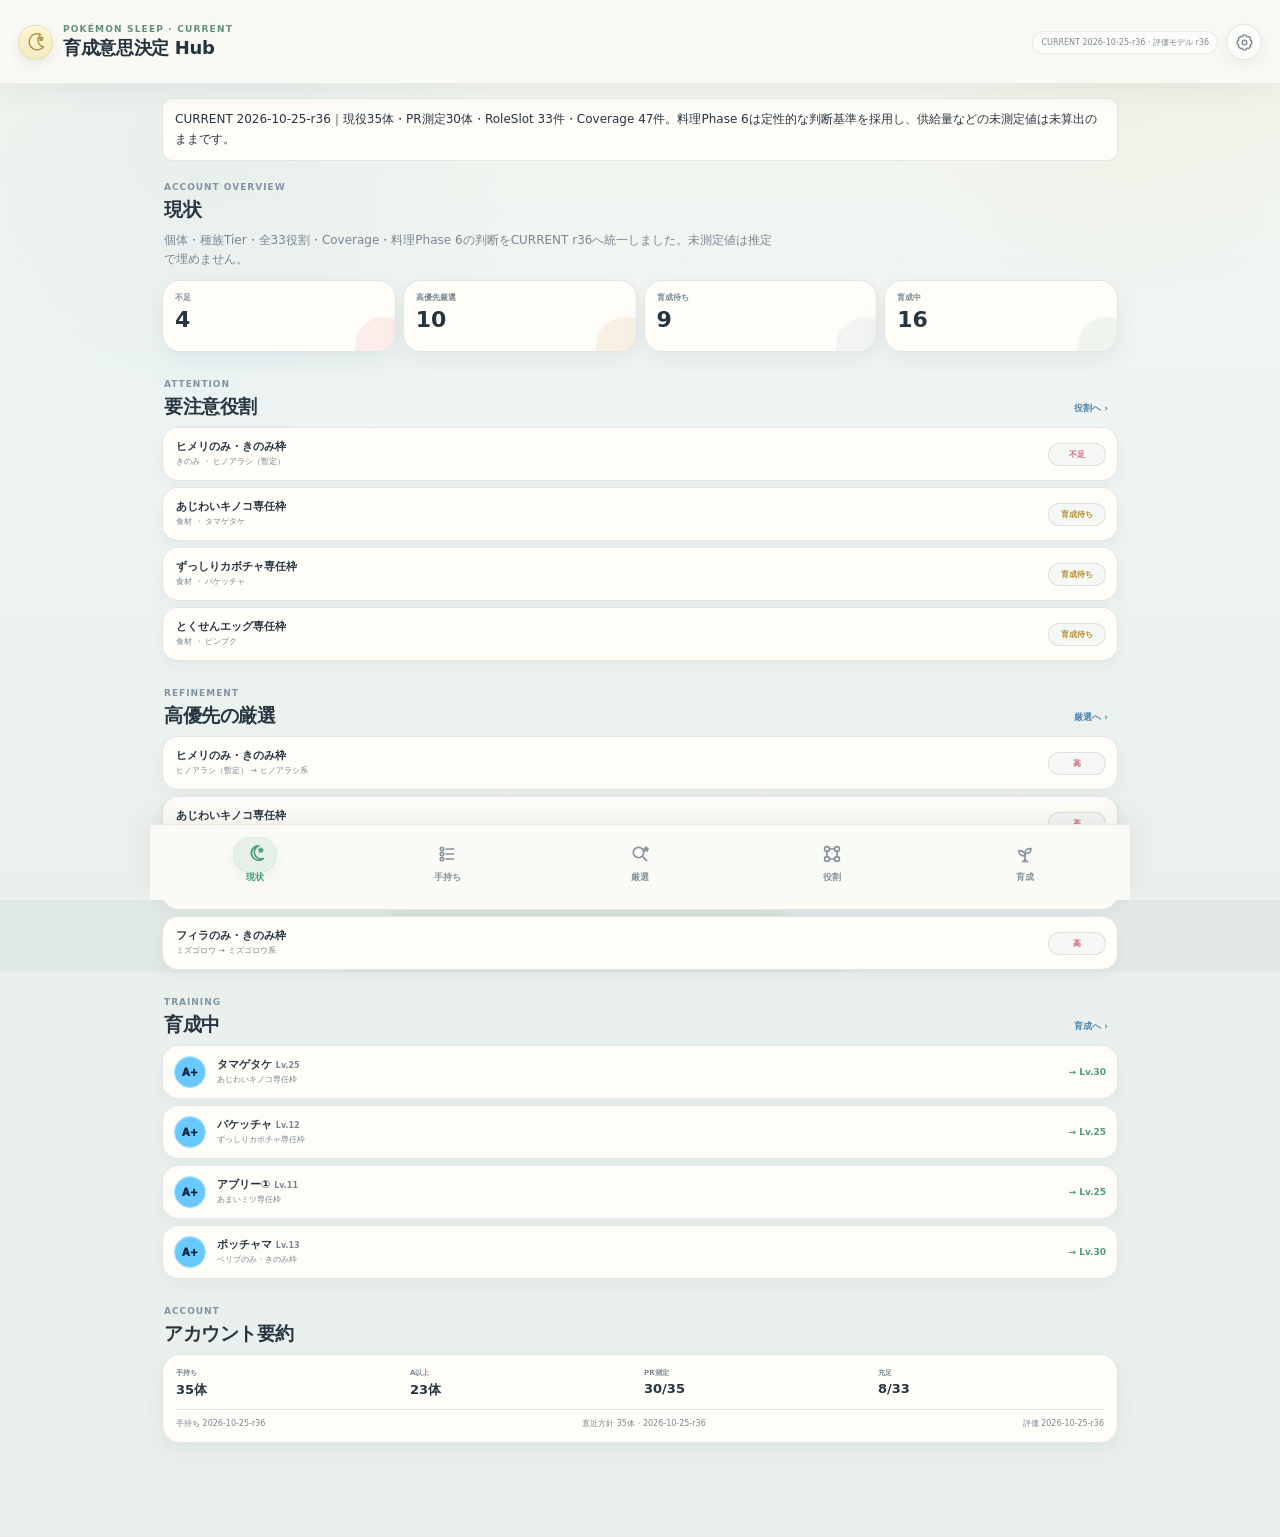
==== commit d424643a: "feat(db01): publish CURRENT r36 unified evaluation snapshot Replace legacy r23/r35 overlay with inde" ====
--- a/index.html
+++ b/index.html
@@ -7,16 +7,16 @@
 <meta name="color-scheme" content="light dark">
 <meta name="theme-color" content="#f5f6ee" media="(prefers-color-scheme: light)">
 <meta name="theme-color" content="#1a2530" media="(prefers-color-scheme: dark)">
-<link rel="manifest" href="./manifest.webmanifest?v=0.27-decisions">
-<link rel="stylesheet" href="./style.css?v=0.27-decisions">
-<link rel="stylesheet" href="./data-gate.css?v=0.27-decisions">
+<link rel="manifest" href="./manifest.webmanifest?v=0.28-r36">
+<link rel="stylesheet" href="./style.css?v=0.28-r36">
+<link rel="stylesheet" href="./data-gate.css?v=0.28-r36">
 <style>
 .facts-status{margin:0 0 14px;padding:10px 12px;border:1px solid var(--line);border-radius:10px;background:var(--panel);color:var(--muted);font-size:12px;line-height:1.7}
 .facts-status[data-status="current"]{color:var(--text)}
 .facts-status[data-status="fallback"]{border-style:dashed}
 .detail-provenance{margin:8px 0 0;font-size:11px;line-height:1.65;opacity:.85}
 @media(max-width:600px){.facts-status{font-size:11px}}
-</style>
+.tier-provisional{border-bottom:1px dashed currentColor}.r36-decision-grid{display:grid;grid-template-columns:repeat(2,minmax(0,1fr));gap:10px;margin-top:12px}.r36-decision-grid>div{background:var(--panel);border:1px solid var(--line);border-radius:9px;padding:9px}.r36-decision-grid dt{font-size:11px;color:var(--muted);margin-bottom:4px}.r36-decision-grid dd{margin:0;font-size:12px;line-height:1.65;overflow-wrap:anywhere}.coverage-r36{margin:14px 0 26px}.coverage-r36 h3{margin:0 0 10px;font-size:14px}.coverage-r36 h3 small{color:var(--muted);font-size:11px}.coverage-r36-list{display:grid;grid-template-columns:repeat(2,minmax(0,1fr));gap:8px}.coverage-r36-list article{border:1px solid var(--line);background:var(--panel);border-radius:10px;padding:9px 10px;display:flex;flex-wrap:wrap;gap:6px;align-items:center}.coverage-r36-list strong{font-size:12px;flex:1}.coverage-r36-list span{font-size:11px}.coverage-r36-list small{color:var(--muted);font-size:11px;width:100%}@media(max-width:380px){.r36-decision-grid,.coverage-r36-list{grid-template-columns:1fr}}</style>
 </head>
 <body>
 <header class="topbar">
@@ -38,7 +38,7 @@
   <div id="factsStatus" class="facts-status" role="status" aria-live="polite">手持ち・PRの更新状態を確認しています…</div>
   <section id="home" class="view active">
     <div class="page-title"><div><span class="eyebrow">ACCOUNT OVERVIEW</span><h2>現状</h2></div></div>
-    <p class="lede home-lede">手持ち・PR・役割の担当状態はCURRENTの記録です。直近の個体方針も一部反映しました。種族Tier・厳選候補・それ以外の育成優先順位は旧公開評価の参考情報です。</p>
+    <p class="lede home-lede">個体・種族Tier・全33役割・Coverage・料理Phase 6の判断をCURRENT r36へ統一しました。未測定値は推定で埋めません。</p>
 
     <div id="homePulse" class="home-pulse-grid"></div>
 
@@ -84,8 +84,8 @@
 
   <section id="roles" class="view">
     <div class="page-title"><div><span class="eyebrow">ROLE MAP</span><h2>役割一覧</h2></div></div>
-    <p class="lede">現行CURRENTの担当・バックアップと充足状態を確認できます。厳選候補のTierは旧公開の参考情報です。</p>
-    <div id="roleList" class="compact-list"></div>
+    <p class="lede">CURRENT r36の担当・バックアップ・料理需要と投資条件を確認できます。種族Tierは暫定と未評価を区別します。</p>
+    <div id="roleList" class="compact-list"></div><div class="section-head"><div><h2>食材・きのみ・スキルのCoverage</h2></div></div><p class="lede">料理のCore/Upgrade/Flex区分は暫定です。Coverage充足とアメ投入許可は別判断です。</p><div id="coverageList"></div>
   </section>
 
   <section id="plan" class="view">
@@ -204,22 +204,18 @@
   <section id="dataGateResult" class="gate-result" aria-live="polite"></section>
   <details class="gate-source"><summary>参照元・入力の扱い</summary><p id="dataGateSource"></p></details>
 </dialog>
-<script src="./data.js?v=0.27-decisions"></script>
-<script src="./current-facts.js?v=0.27-decisions"></script>
-<script src="./current-facts-merge.js?v=0.27-decisions"></script>
-<script src="./current-decisions.js?v=0.27-decisions"></script>
-<script src="./current-decisions-merge.js?v=0.27-decisions"></script>
-<script src="./updates.js?v=0.27-decisions"></script>
-<script src="./srp.js?v=0.27-decisions"></script>
-<script src="./data-gate.js?v=0.27-decisions"></script>
-<script src="./app.js?v=0.27-decisions"></script>
-<script src="./data-gate-ui.js?v=0.27-decisions"></script>
+<script src="./data.js?v=0.28-r36"></script>
+<script src="./updates.js?v=0.28-r36"></script>
+<script src="./srp.js?v=0.28-r36"></script>
+<script src="./data-gate.js?v=0.28-r36"></script>
+<script src="./app.js?v=0.28-r36"></script>
+<script src="./data-gate-ui.js?v=0.28-r36"></script>
 <script>
 if ("serviceWorker" in navigator) {
   window.addEventListener("load", async () => {
     try {
       const hadController = !!navigator.serviceWorker.controller;
-      const reg = await navigator.serviceWorker.register("./service-worker.js?v=0.27-decisions", { updateViaCache: "none" });
+      const reg = await navigator.serviceWorker.register("./service-worker.js?v=0.28-r36", { updateViaCache: "none" });
       await reg.update();
       let refreshing = false;
       navigator.serviceWorker.addEventListener("controllerchange", () => {
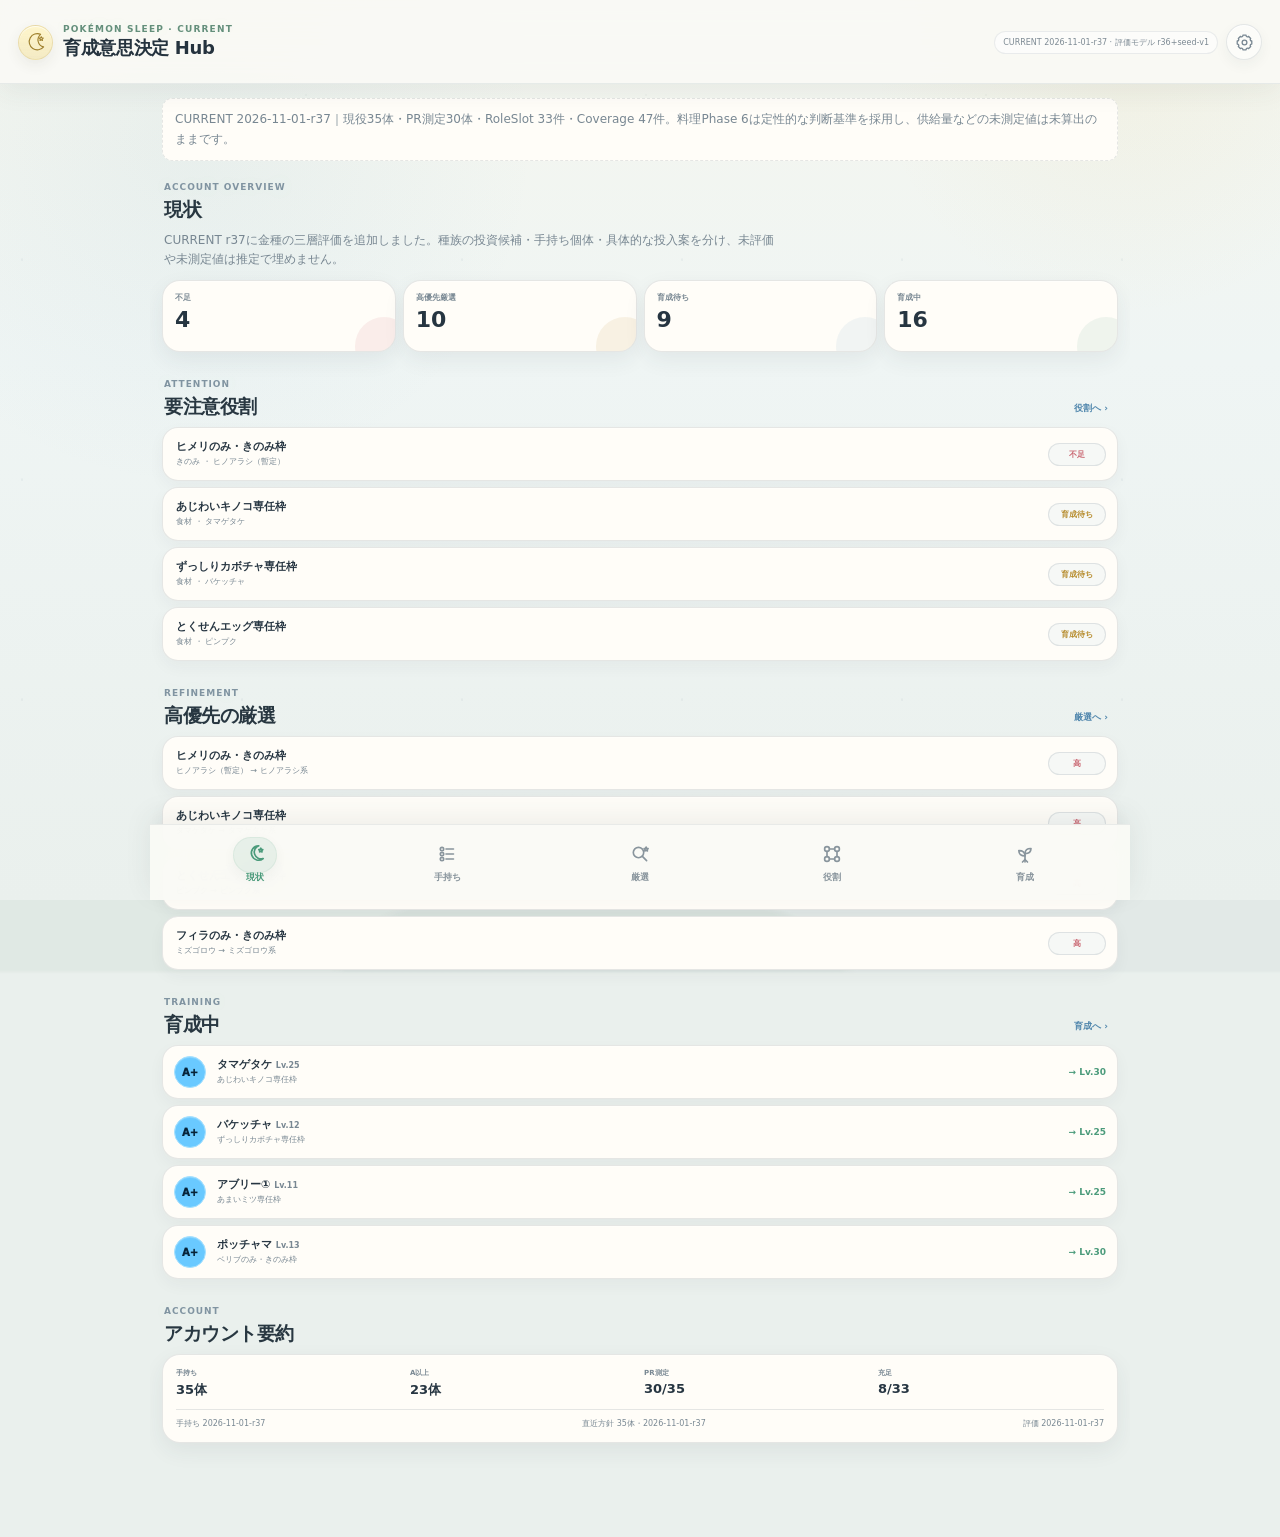
==== commit cc2492b0: "feat: add audited seed investment model and r37 app v0.21 Separate species/account candidate tiers f" ====
--- a/index.html
+++ b/index.html
@@ -7,9 +7,10 @@
 <meta name="color-scheme" content="light dark">
 <meta name="theme-color" content="#f5f6ee" media="(prefers-color-scheme: light)">
 <meta name="theme-color" content="#1a2530" media="(prefers-color-scheme: dark)">
-<link rel="manifest" href="./manifest.webmanifest?v=0.28-r36">
-<link rel="stylesheet" href="./style.css?v=0.28-r36">
-<link rel="stylesheet" href="./data-gate.css?v=0.28-r36">
+<link rel="manifest" href="./manifest.webmanifest?v=0.21-r37">
+<link rel="stylesheet" href="./style.css?v=0.21-r37">
+<link rel="stylesheet" href="./data-gate.css?v=0.21-r37">
+<link rel="stylesheet" href="./seed-ui.css?v=0.21-r37">
 <style>
 .facts-status{margin:0 0 14px;padding:10px 12px;border:1px solid var(--line);border-radius:10px;background:var(--panel);color:var(--muted);font-size:12px;line-height:1.7}
 .facts-status[data-status="current"]{color:var(--text)}
@@ -38,7 +39,7 @@
   <div id="factsStatus" class="facts-status" role="status" aria-live="polite">手持ち・PRの更新状態を確認しています…</div>
   <section id="home" class="view active">
     <div class="page-title"><div><span class="eyebrow">ACCOUNT OVERVIEW</span><h2>現状</h2></div></div>
-    <p class="lede home-lede">個体・種族Tier・全33役割・Coverage・料理Phase 6の判断をCURRENT r36へ統一しました。未測定値は推定で埋めません。</p>
+    <p class="lede home-lede">CURRENT r37に金種の三層評価を追加しました。種族の投資候補・手持ち個体・具体的な投入案を分け、未評価や未測定値は推定で埋めません。</p>
 
     <div id="homePulse" class="home-pulse-grid"></div>
 
@@ -84,14 +85,21 @@
 
   <section id="roles" class="view">
     <div class="page-title"><div><span class="eyebrow">ROLE MAP</span><h2>役割一覧</h2></div></div>
-    <p class="lede">CURRENT r36の担当・バックアップ・料理需要と投資条件を確認できます。種族Tierは暫定と未評価を区別します。</p>
-    <div id="roleList" class="compact-list"></div><div class="section-head"><div><h2>食材・きのみ・スキルのCoverage</h2></div></div><p class="lede">料理のCore/Upgrade/Flex区分は暫定です。Coverage充足とアメ投入許可は別判断です。</p><div id="coverageList"></div>
+    <p class="lede">現行CURRENTの担当・バックアップ・料理需要と投資条件を確認できます。種族Tierは暫定と未評価を区別します。金種の投資候補Tierは育成画面の別評価です。</p>
+    <div id="roleList" class="compact-list"></div>
+    <details class="species-tier-audit">
+      <summary><span>種族役割Tier</span><b id="speciesTierCount">—件</b></summary>
+      <p>r36のM_SpeciesAssessmentをrole_key別に全件表示します。暫定Tierは「暫定S」のように表記し、未評価とは分けます。</p>
+      <div id="speciesTierList" class="species-tier-list"></div>
+    </details>
+    <div class="section-head"><div><h2>食材・きのみ・スキルのCoverage</h2></div></div><p class="lede">料理のCore/Upgrade/Flex区分は暫定です。Coverage充足とアメ投入許可は別判断です。</p><div id="coverageList"></div>
   </section>
 
   <section id="plan" class="view">
     <div class="page-title"><div><span class="eyebrow">CONTEXT</span><h2>育成・イベント</h2></div></div>
     <div class="gate-entry"><div><strong>判断前チェック</strong><small>必要なときだけ、情報の確認・保留条件を表示します。</small></div><button type="button" class="gate-trigger" id="gateFromPlan">開く</button></div>
     <div id="resourceBar" class="resource-bar"></div>
+    <div id="seedInvestmentPanel"><p class="lede" role="status">金種評価は未読込です。表示されない場合は更新を確認してください。</p></div>
     <div class="section-head"><div><span class="eyebrow">EVENTS</span><h2>イベント情報</h2></div></div>
     <div id="eventList" class="event-grid"></div>
     <div class="section-head"><div><span class="eyebrow">TRAINING</span><h2>育成中</h2></div></div>
@@ -204,19 +212,21 @@
   <section id="dataGateResult" class="gate-result" aria-live="polite"></section>
   <details class="gate-source"><summary>参照元・入力の扱い</summary><p id="dataGateSource"></p></details>
 </dialog>
-<script src="./data.js?v=0.28-r36"></script>
-<script src="./updates.js?v=0.28-r36"></script>
-<script src="./srp.js?v=0.28-r36"></script>
-<script src="./data-gate.js?v=0.28-r36"></script>
-<script src="./app.js?v=0.28-r36"></script>
-<script src="./data-gate-ui.js?v=0.28-r36"></script>
+<script src="./data.js?v=0.21-r37"></script>
+<script src="./updates.js?v=0.21-r37"></script>
+<script src="./srp.js?v=0.21-r37"></script>
+<script src="./data-gate.js?v=0.21-r37"></script>
+<script src="./seed-rules.js?v=0.21-r37"></script>
+<script src="./seed-model.js?v=0.21-r37"></script>
+<script src="./seed-data.js?v=0.21-r37"></script>
+<script src="./seed-ui.js?v=0.21-r37"></script>
+<script src="./app.js?v=0.21-r37"></script>
+<script src="./data-gate-ui.js?v=0.21-r37"></script>
 <script>
 if ("serviceWorker" in navigator) {
   window.addEventListener("load", async () => {
     try {
       const hadController = !!navigator.serviceWorker.controller;
-      const reg = await navigator.serviceWorker.register("./service-worker.js?v=0.28-r36", { updateViaCache: "none" });
-      await reg.update();
       let refreshing = false;
       navigator.serviceWorker.addEventListener("controllerchange", () => {
         if (hadController && !refreshing) {
@@ -224,6 +234,8 @@
           location.reload();
         }
       });
+      const reg = await navigator.serviceWorker.register("./service-worker.js?v=0.21-r37", { updateViaCache: "none" });
+      await reg.update();
     } catch (e) {
       console.warn("Service worker registration failed", e);
     }
--- a/style.css
+++ b/style.css
@@ -2469,3 +2469,185 @@
 @media(prefers-reduced-motion:reduce){
   .home-section-link,.home-row{transition:none}
 }
+
+
+/* v0.20.1 r36 acceptance display */
+.role-head-badges{
+  display:flex;
+  align-items:center;
+  gap:6px;
+  flex:none
+}
+.model-gap-chip{
+  display:inline-flex;
+  align-items:center;
+  min-height:22px;
+  padding:4px 7px;
+  border:1px solid rgba(137,118,170,.28);
+  border-radius:999px;
+  background:rgba(137,118,170,.08);
+  color:var(--purple);
+  font-size:7px;
+  font-weight:900;
+  letter-spacing:.04em;
+  white-space:nowrap
+}
+.species-tier-audit{
+  margin:16px 0 24px;
+  border:1px solid var(--stroke-soft);
+  border-radius:18px;
+  background:var(--surface-1);
+  box-shadow:var(--shadow-card),inset 0 1px 0 rgba(255,255,255,.3);
+  overflow:hidden
+}
+.species-tier-audit>summary{
+  display:flex;
+  align-items:center;
+  justify-content:space-between;
+  gap:10px;
+  padding:12px 14px;
+  color:var(--ink);
+  font-size:11px;
+  font-weight:900;
+  cursor:pointer;
+  list-style:none
+}
+.species-tier-audit>summary::-webkit-details-marker{display:none}
+.species-tier-audit>summary::before{
+  content:"›";
+  color:var(--blue);
+  font-size:16px;
+  line-height:1;
+  transition:transform .15s ease
+}
+.species-tier-audit[open]>summary::before{transform:rotate(90deg)}
+.species-tier-audit>summary>span{flex:1}
+.species-tier-audit>summary>b{
+  color:var(--ink-muted);
+  font-size:9px
+}
+.species-tier-audit>p{
+  margin:0;
+  padding:0 14px 10px;
+  color:var(--ink-muted);
+  font-size:9px;
+  line-height:1.5
+}
+.species-tier-list{
+  display:grid;
+  grid-template-columns:repeat(2,minmax(0,1fr));
+  gap:7px;
+  padding:0 12px 12px
+}
+.species-tier-row{
+  min-width:0;
+  display:flex;
+  align-items:center;
+  gap:9px;
+  padding:9px 10px;
+  border:1px solid var(--stroke-soft);
+  border-radius:13px;
+  background:var(--surface-2)
+}
+.species-tier-name{
+  min-width:0;
+  flex:1
+}
+.species-tier-name strong{
+  display:block;
+  color:var(--ink);
+  font-size:10px;
+  white-space:nowrap;
+  overflow:hidden;
+  text-overflow:ellipsis
+}
+.species-tier-name span{
+  display:block;
+  margin-top:2px;
+  color:var(--ink-muted);
+  font-size:7px;
+  line-height:1.35;
+  white-space:nowrap;
+  overflow:hidden;
+  text-overflow:ellipsis
+}
+.species-tier-meta{
+  flex:none;
+  display:grid;
+  justify-items:end;
+  gap:3px
+}
+.species-tier-meta small{
+  color:var(--ink-muted);
+  font-size:7px;
+  white-space:nowrap
+}
+@media(max-width:700px){
+  .species-tier-list{grid-template-columns:1fr}
+  .species-tier-audit{margin-top:14px}
+  .role-head-badges{gap:4px}
+  .model-gap-chip{padding:4px 6px;font-size:6px}
+}
+@media(prefers-color-scheme:dark){
+  .species-tier-audit{background:rgba(29,39,50,.95)}
+  .species-tier-row{background:rgba(255,255,255,.025)}
+  .model-gap-chip{background:rgba(200,180,244,.06)}
+}
+@media(prefers-reduced-motion:reduce){
+  .species-tier-audit>summary::before{transition:none}
+}
+
+
+/* r36 acceptance: individual resource investment gate */
+.resource-gate-disclosure{
+  margin-top:10px;
+  padding-top:8px;
+  border-top:1px solid var(--stroke-soft)
+}
+.resource-gate-disclosure summary{
+  color:var(--ink-soft);
+  font-size:9px;
+  font-weight:900;
+  cursor:pointer;
+  list-style:none
+}
+.resource-gate-disclosure summary::-webkit-details-marker{display:none}
+.resource-gate-disclosure summary::before{
+  content:"›";
+  display:inline-block;
+  margin-right:5px;
+  color:var(--blue);
+  transition:transform .15s ease
+}
+.resource-gate-disclosure[open] summary::before{transform:rotate(90deg)}
+.resource-gate-disclosure dl{
+  display:grid;
+  grid-template-columns:repeat(2,minmax(0,1fr));
+  gap:7px;
+  margin:8px 0 0
+}
+.resource-gate-disclosure dl>div{
+  min-width:0;
+  padding:8px 9px;
+  border:1px solid var(--stroke-soft);
+  border-radius:11px;
+  background:var(--surface-2)
+}
+.resource-gate-disclosure dt{
+  color:var(--ink-muted);
+  font-size:7px;
+  font-weight:850
+}
+.resource-gate-disclosure dd{
+  margin:3px 0 0;
+  color:var(--ink);
+  font-size:9px;
+  line-height:1.4;
+  overflow-wrap:anywhere
+}
+@media(max-width:390px){
+  .resource-gate-disclosure dl{grid-template-columns:1fr}
+}
+@media(prefers-color-scheme:dark){
+  .resource-gate-disclosure dl>div{background:rgba(255,255,255,.025)}
+}
--- a/seed-ui.css
+++ b/seed-ui.css
@@ -0,0 +1,40 @@
+/* Scoped seed comparison view: use the existing light/dark theme variables. */
+.seed-panel{margin-top:14px;padding:14px;border:1px solid var(--line);border-radius:16px;background:var(--panel);color:var(--text);min-width:0;overflow-wrap:anywhere}
+.seed-panel h3{font-size:16px;margin:0 0 10px}
+.seed-panel h4{font-size:12px;margin:0 0 7px;font-weight:850}
+.seed-note,.seed-rationale,.seed-warning{font-size:11px;line-height:1.65;margin:7px 0;white-space:pre-line}
+.seed-note,.seed-meta{color:var(--muted)}
+.seed-meta{font-size:10px;line-height:1.6;margin:6px 0}
+.seed-warning{color:var(--yellow)}
+.seed-stock{padding:10px 11px;background:var(--panel2);border-radius:11px;font-size:12px;line-height:1.6;margin:10px 0 13px}
+.seed-stock span{display:block;color:var(--muted);font-size:10px;margin-top:3px}
+.seed-field{display:flex;flex-direction:column;gap:5px;font-size:11px;font-weight:700;min-width:0;margin:10px 0}
+.seed-field select{width:100%;min-width:0;min-height:44px;color:var(--text);background:var(--panel2);border:1px solid var(--line);border-radius:10px;padding:9px 10px;font:inherit;font-size:12px}
+.seed-field select:focus-visible,.seed-panel summary:focus-visible{outline:2px solid var(--accent);outline-offset:3px}
+.seed-layers{display:grid;grid-template-columns:repeat(2,minmax(0,1fr));gap:9px;margin:13px 0}
+.seed-layer{border:1px solid var(--line);border-radius:12px;background:var(--panel2);padding:11px;min-width:0}
+.seed-tier{font-size:14px;font-weight:850;margin:5px 0;color:var(--text)}
+.seed-conditions{margin:7px 0;padding-left:17px;font-size:10px;line-height:1.65;color:var(--muted)}
+.seed-conditions li+li{margin-top:4px}
+.seed-reference{border-top:1px solid var(--line);padding-top:12px;margin-top:13px}
+.seed-decision{font-size:12px;font-weight:800;color:var(--yellow);margin:7px 0}
+.seed-metrics{margin:12px 0;border:1px solid var(--line);border-radius:10px;overflow:hidden}
+.seed-metrics>div{display:grid;grid-template-columns:minmax(110px,1fr) minmax(0,1.4fr);gap:10px;padding:9px 10px;align-items:start}
+.seed-metrics>div+div{border-top:1px solid var(--line)}
+.seed-metrics dt{font-size:10px;color:var(--muted)}
+.seed-metrics dd{font-size:12px;font-weight:800;line-height:1.6;margin:0;font-variant-numeric:tabular-nums}
+.seed-metrics dd small{display:block;font-size:10px;color:var(--muted);font-weight:500}
+.seed-catalog,.seed-legacy{border-top:1px solid var(--line);padding-top:10px;margin-top:13px}
+.seed-panel summary{cursor:pointer;font-size:12px;font-weight:800;padding:4px 0;min-height:32px;line-height:1.7}
+.seed-species-list{list-style:none;padding:0;margin:10px 0;display:grid;gap:8px}
+.seed-species-list>li{border:1px solid var(--line);border-radius:10px;padding:10px;background:var(--panel2)}
+.seed-species-head{display:flex;align-items:baseline;justify-content:space-between;gap:8px;flex-wrap:wrap;font-size:12px}
+.seed-species-head span{font-size:11px;color:var(--muted)}
+.seed-legacy ul{padding-left:17px;font-size:11px;line-height:1.65}
+.seed-legacy small{color:var(--muted)}
+.seed-source{border-top:1px solid var(--line);padding-top:10px;margin-top:13px}
+.seed-unavailable{border-color:var(--yellow)}
+.seed-unavailable p{font-size:12px;line-height:1.7;margin-bottom:0}
+.seed-detail{grid-column:1/-1}
+@media(max-width:560px){.seed-layers{grid-template-columns:1fr}.seed-panel{padding:12px}.seed-metrics>div{grid-template-columns:minmax(94px,.9fr) minmax(0,1.4fr);gap:7px}}
+@media(prefers-reduced-motion:reduce){.seed-panel *{scroll-behavior:auto}}
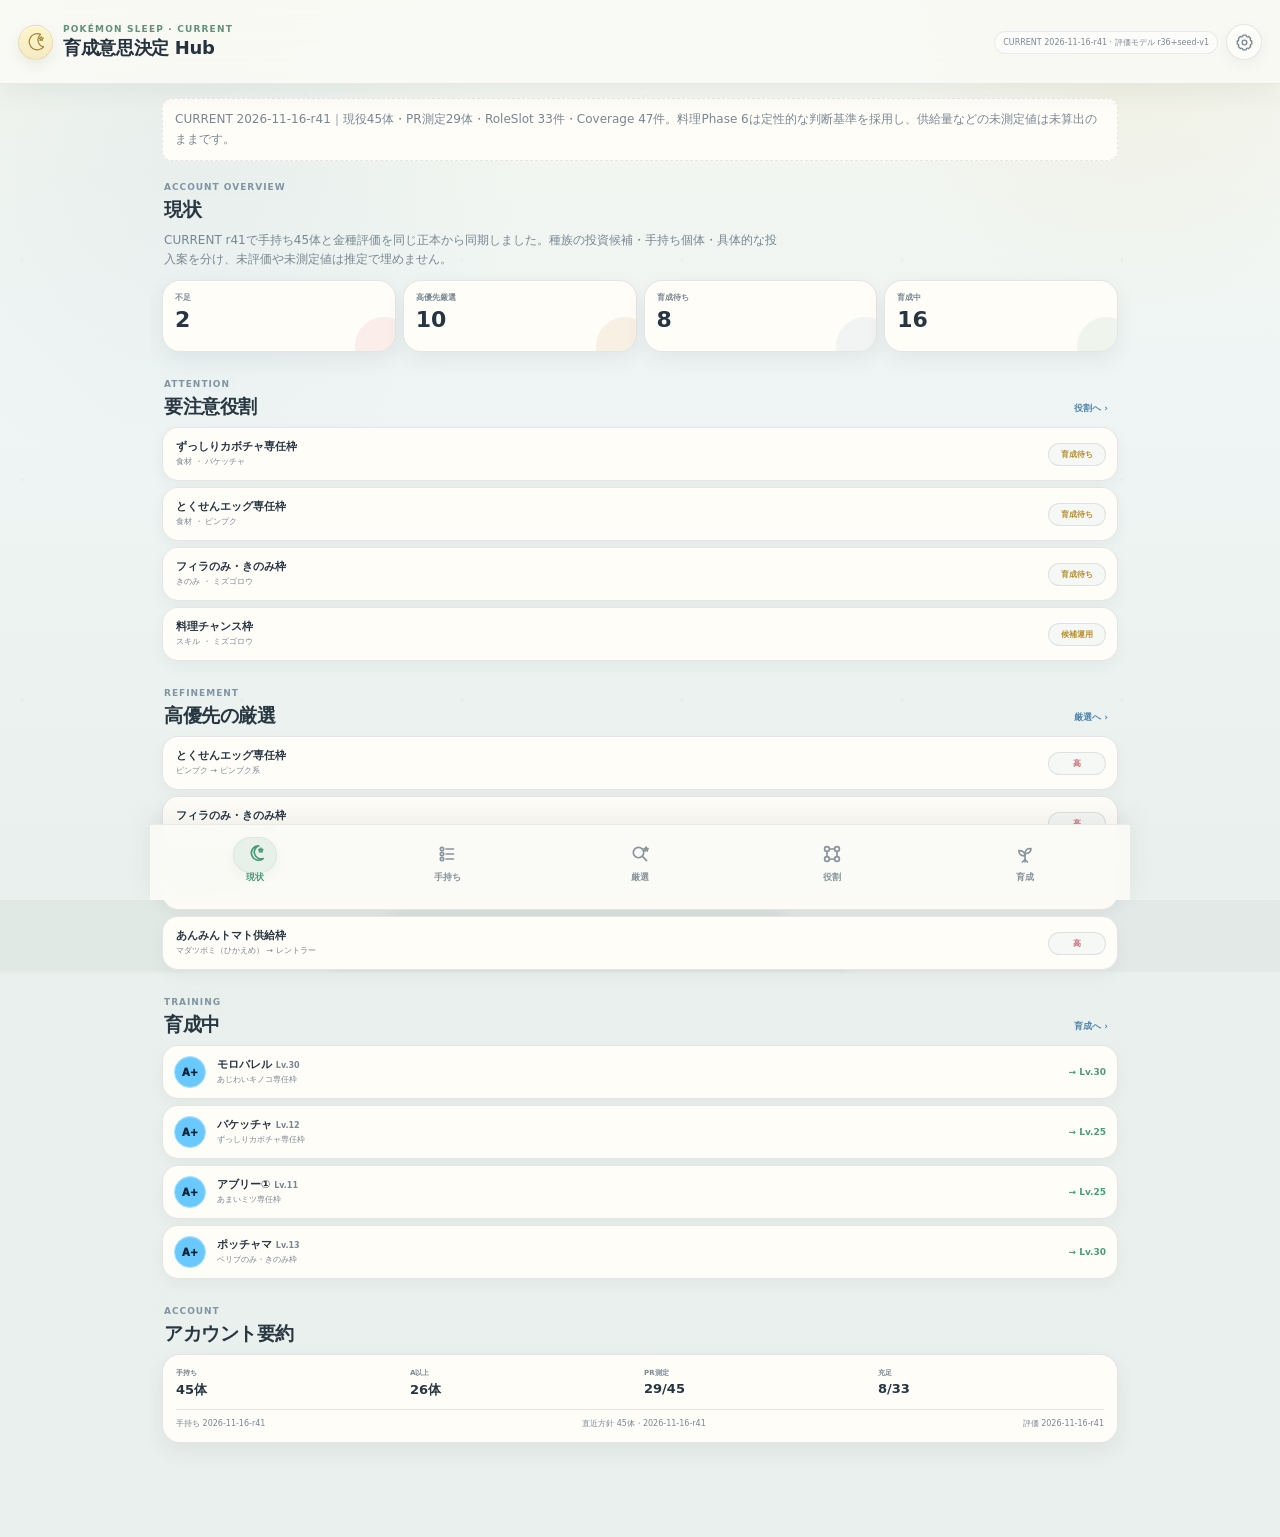
==== commit 08bebac4: "feat: sync CURRENT r41 roster, Darkrai and main-skill-seed model Publish 2026-11-16-r41 from verifie" ====
--- a/index.html
+++ b/index.html
@@ -7,10 +7,10 @@
 <meta name="color-scheme" content="light dark">
 <meta name="theme-color" content="#f5f6ee" media="(prefers-color-scheme: light)">
 <meta name="theme-color" content="#1a2530" media="(prefers-color-scheme: dark)">
-<link rel="manifest" href="./manifest.webmanifest?v=0.21-r37">
-<link rel="stylesheet" href="./style.css?v=0.21-r37">
-<link rel="stylesheet" href="./data-gate.css?v=0.21-r37">
-<link rel="stylesheet" href="./seed-ui.css?v=0.21-r37">
+<link rel="manifest" href="./manifest.webmanifest?v=0.23-r41">
+<link rel="stylesheet" href="./style.css?v=0.23-r41">
+<link rel="stylesheet" href="./data-gate.css?v=0.23-r41">
+<link rel="stylesheet" href="./seed-ui.css?v=0.23-r41">
 <style>
 .facts-status{margin:0 0 14px;padding:10px 12px;border:1px solid var(--line);border-radius:10px;background:var(--panel);color:var(--muted);font-size:12px;line-height:1.7}
 .facts-status[data-status="current"]{color:var(--text)}
@@ -39,7 +39,7 @@
   <div id="factsStatus" class="facts-status" role="status" aria-live="polite">手持ち・PRの更新状態を確認しています…</div>
   <section id="home" class="view active">
     <div class="page-title"><div><span class="eyebrow">ACCOUNT OVERVIEW</span><h2>現状</h2></div></div>
-    <p class="lede home-lede">CURRENT r37に金種の三層評価を追加しました。種族の投資候補・手持ち個体・具体的な投入案を分け、未評価や未測定値は推定で埋めません。</p>
+    <p class="lede home-lede">CURRENT r41で手持ち45体と金種評価を同じ正本から同期しました。種族の投資候補・手持ち個体・具体的な投入案を分け、未評価や未測定値は推定で埋めません。</p>
 
     <div id="homePulse" class="home-pulse-grid"></div>
 
@@ -89,7 +89,7 @@
     <div id="roleList" class="compact-list"></div>
     <details class="species-tier-audit">
       <summary><span>種族役割Tier</span><b id="speciesTierCount">—件</b></summary>
-      <p>r36のM_SpeciesAssessmentをrole_key別に全件表示します。暫定Tierは「暫定S」のように表記し、未評価とは分けます。</p>
+      <p>r41のM_SpeciesAssessmentをrole_key別に全件表示します。暫定Tierは「暫定S」のように表記し、未評価とは分けます。</p>
       <div id="speciesTierList" class="species-tier-list"></div>
     </details>
     <div class="section-head"><div><h2>食材・きのみ・スキルのCoverage</h2></div></div><p class="lede">料理のCore/Upgrade/Flex区分は暫定です。Coverage充足とアメ投入許可は別判断です。</p><div id="coverageList"></div>
@@ -212,16 +212,16 @@
   <section id="dataGateResult" class="gate-result" aria-live="polite"></section>
   <details class="gate-source"><summary>参照元・入力の扱い</summary><p id="dataGateSource"></p></details>
 </dialog>
-<script src="./data.js?v=0.21-r37"></script>
-<script src="./updates.js?v=0.21-r37"></script>
-<script src="./srp.js?v=0.21-r37"></script>
-<script src="./data-gate.js?v=0.21-r37"></script>
-<script src="./seed-rules.js?v=0.21-r37"></script>
-<script src="./seed-model.js?v=0.21-r37"></script>
-<script src="./seed-data.js?v=0.21-r37"></script>
-<script src="./seed-ui.js?v=0.21-r37"></script>
-<script src="./app.js?v=0.21-r37"></script>
-<script src="./data-gate-ui.js?v=0.21-r37"></script>
+<script src="./data.js?v=0.23-r41"></script>
+<script src="./updates.js?v=0.23-r41"></script>
+<script src="./srp.js?v=0.23-r41"></script>
+<script src="./data-gate.js?v=0.23-r41"></script>
+<script src="./seed-rules.js?v=0.23-r41"></script>
+<script src="./seed-model.js?v=0.23-r41"></script>
+<script src="./seed-data.js?v=0.23-r41"></script>
+<script src="./seed-ui.js?v=0.23-r41"></script>
+<script src="./app.js?v=0.23-r41"></script>
+<script src="./data-gate-ui.js?v=0.23-r41"></script>
 <script>
 if ("serviceWorker" in navigator) {
   window.addEventListener("load", async () => {
@@ -234,7 +234,7 @@
           location.reload();
         }
       });
-      const reg = await navigator.serviceWorker.register("./service-worker.js?v=0.21-r37", { updateViaCache: "none" });
+      const reg = await navigator.serviceWorker.register("./service-worker.js?v=0.23-r41", { updateViaCache: "none" });
       await reg.update();
     } catch (e) {
       console.warn("Service worker registration failed", e);
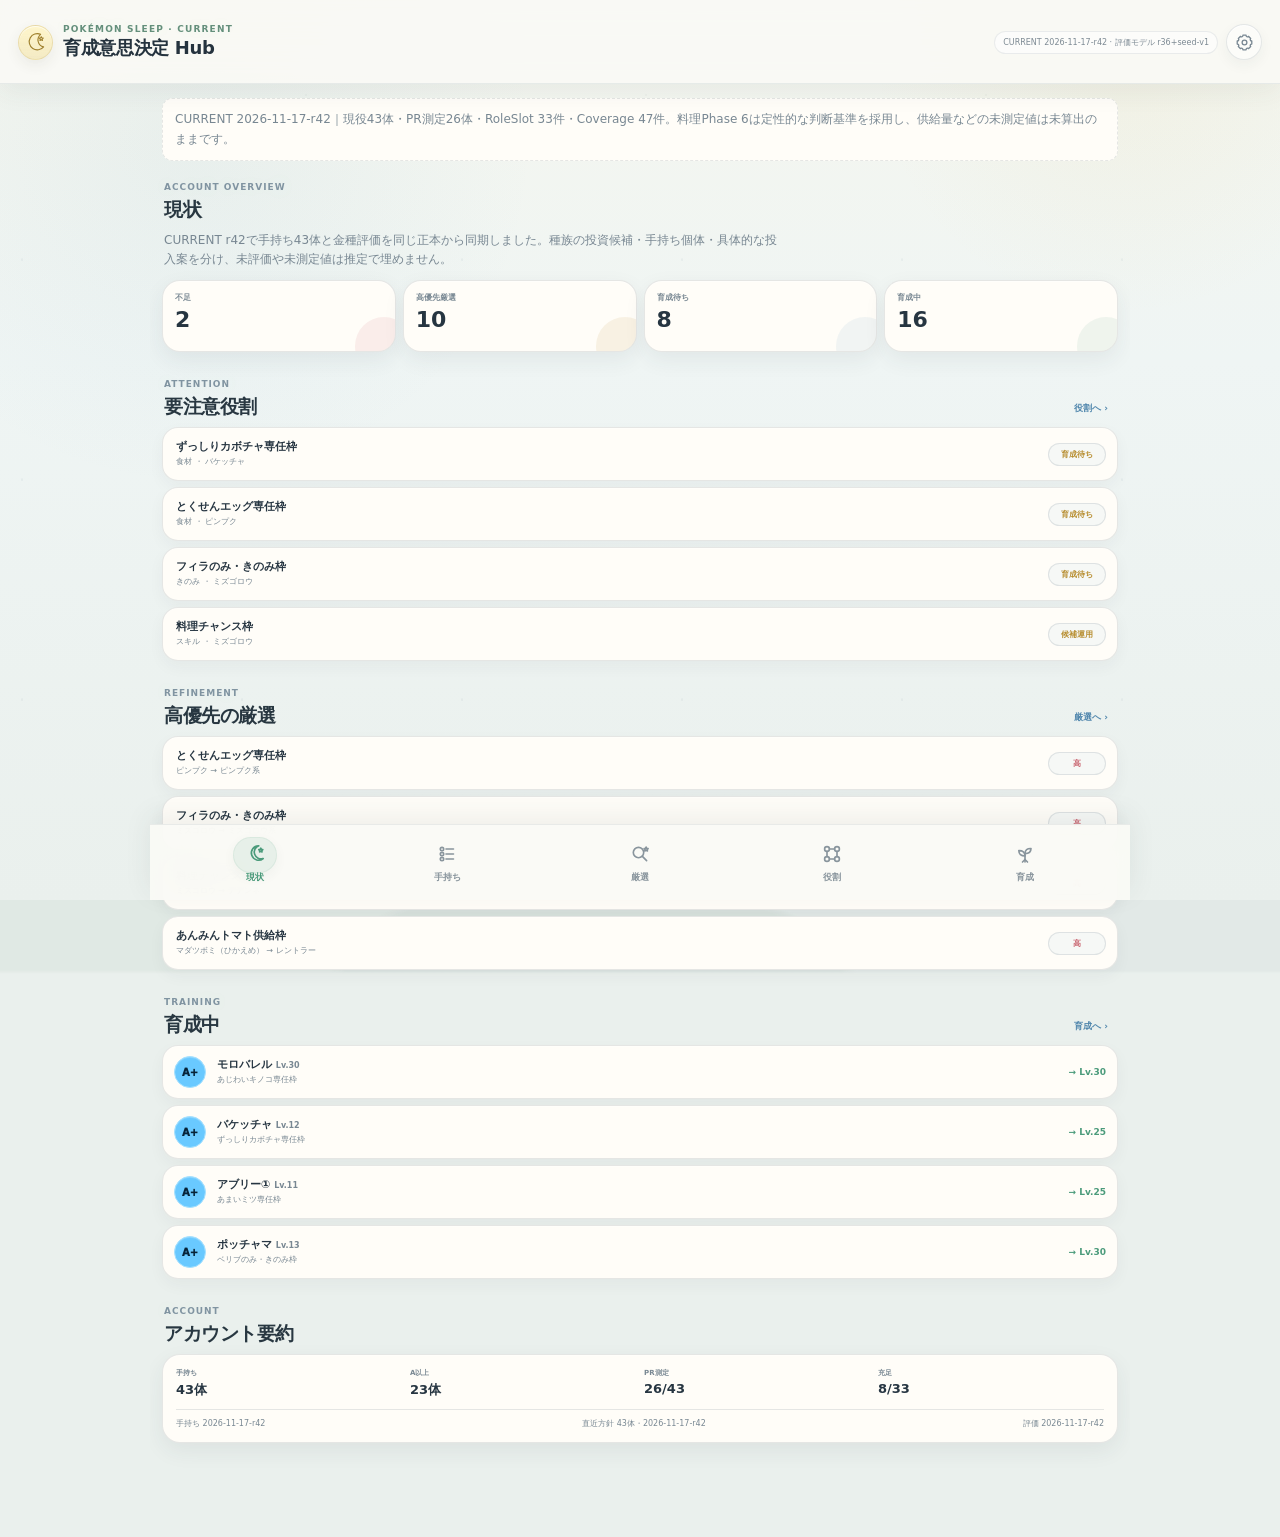
==== commit 67028846: "feat(r42): update index.html for PWA v0.24" ====
--- a/index.html
+++ b/index.html
@@ -7,10 +7,10 @@
 <meta name="color-scheme" content="light dark">
 <meta name="theme-color" content="#f5f6ee" media="(prefers-color-scheme: light)">
 <meta name="theme-color" content="#1a2530" media="(prefers-color-scheme: dark)">
-<link rel="manifest" href="./manifest.webmanifest?v=0.23-r41">
-<link rel="stylesheet" href="./style.css?v=0.23-r41">
-<link rel="stylesheet" href="./data-gate.css?v=0.23-r41">
-<link rel="stylesheet" href="./seed-ui.css?v=0.23-r41">
+<link rel="manifest" href="./manifest.webmanifest?v=0.24-r42">
+<link rel="stylesheet" href="./style.css?v=0.24-r42">
+<link rel="stylesheet" href="./data-gate.css?v=0.24-r42">
+<link rel="stylesheet" href="./seed-ui.css?v=0.24-r42">
 <style>
 .facts-status{margin:0 0 14px;padding:10px 12px;border:1px solid var(--line);border-radius:10px;background:var(--panel);color:var(--muted);font-size:12px;line-height:1.7}
 .facts-status[data-status="current"]{color:var(--text)}
@@ -39,7 +39,7 @@
   <div id="factsStatus" class="facts-status" role="status" aria-live="polite">手持ち・PRの更新状態を確認しています…</div>
   <section id="home" class="view active">
     <div class="page-title"><div><span class="eyebrow">ACCOUNT OVERVIEW</span><h2>現状</h2></div></div>
-    <p class="lede home-lede">CURRENT r41で手持ち45体と金種評価を同じ正本から同期しました。種族の投資候補・手持ち個体・具体的な投入案を分け、未評価や未測定値は推定で埋めません。</p>
+    <p class="lede home-lede">CURRENT r42で手持ち43体と金種評価を同じ正本から同期しました。種族の投資候補・手持ち個体・具体的な投入案を分け、未評価や未測定値は推定で埋めません。</p>
 
     <div id="homePulse" class="home-pulse-grid"></div>
 
@@ -89,7 +89,7 @@
     <div id="roleList" class="compact-list"></div>
     <details class="species-tier-audit">
       <summary><span>種族役割Tier</span><b id="speciesTierCount">—件</b></summary>
-      <p>r41のM_SpeciesAssessmentをrole_key別に全件表示します。暫定Tierは「暫定S」のように表記し、未評価とは分けます。</p>
+      <p>r42のM_SpeciesAssessmentをrole_key別に全件表示します。暫定Tierは「暫定S」のように表記し、未評価とは分けます。</p>
       <div id="speciesTierList" class="species-tier-list"></div>
     </details>
     <div class="section-head"><div><h2>食材・きのみ・スキルのCoverage</h2></div></div><p class="lede">料理のCore/Upgrade/Flex区分は暫定です。Coverage充足とアメ投入許可は別判断です。</p><div id="coverageList"></div>
@@ -212,16 +212,16 @@
   <section id="dataGateResult" class="gate-result" aria-live="polite"></section>
   <details class="gate-source"><summary>参照元・入力の扱い</summary><p id="dataGateSource"></p></details>
 </dialog>
-<script src="./data.js?v=0.23-r41"></script>
-<script src="./updates.js?v=0.23-r41"></script>
-<script src="./srp.js?v=0.23-r41"></script>
-<script src="./data-gate.js?v=0.23-r41"></script>
-<script src="./seed-rules.js?v=0.23-r41"></script>
-<script src="./seed-model.js?v=0.23-r41"></script>
-<script src="./seed-data.js?v=0.23-r41"></script>
-<script src="./seed-ui.js?v=0.23-r41"></script>
-<script src="./app.js?v=0.23-r41"></script>
-<script src="./data-gate-ui.js?v=0.23-r41"></script>
+<script src="./data.js?v=0.24-r42"></script>
+<script src="./updates.js?v=0.24-r42"></script>
+<script src="./srp.js?v=0.24-r42"></script>
+<script src="./data-gate.js?v=0.24-r42"></script>
+<script src="./seed-rules.js?v=0.24-r42"></script>
+<script src="./seed-model.js?v=0.24-r42"></script>
+<script src="./seed-data.js?v=0.24-r42"></script>
+<script src="./seed-ui.js?v=0.24-r42"></script>
+<script src="./app.js?v=0.24-r42"></script>
+<script src="./data-gate-ui.js?v=0.24-r42"></script>
 <script>
 if ("serviceWorker" in navigator) {
   window.addEventListener("load", async () => {
@@ -234,7 +234,7 @@
           location.reload();
         }
       });
-      const reg = await navigator.serviceWorker.register("./service-worker.js?v=0.23-r41", { updateViaCache: "none" });
+      const reg = await navigator.serviceWorker.register("./service-worker.js?v=0.24-r42", { updateViaCache: "none" });
       await reg.update();
     } catch (e) {
       console.warn("Service worker registration failed", e);
